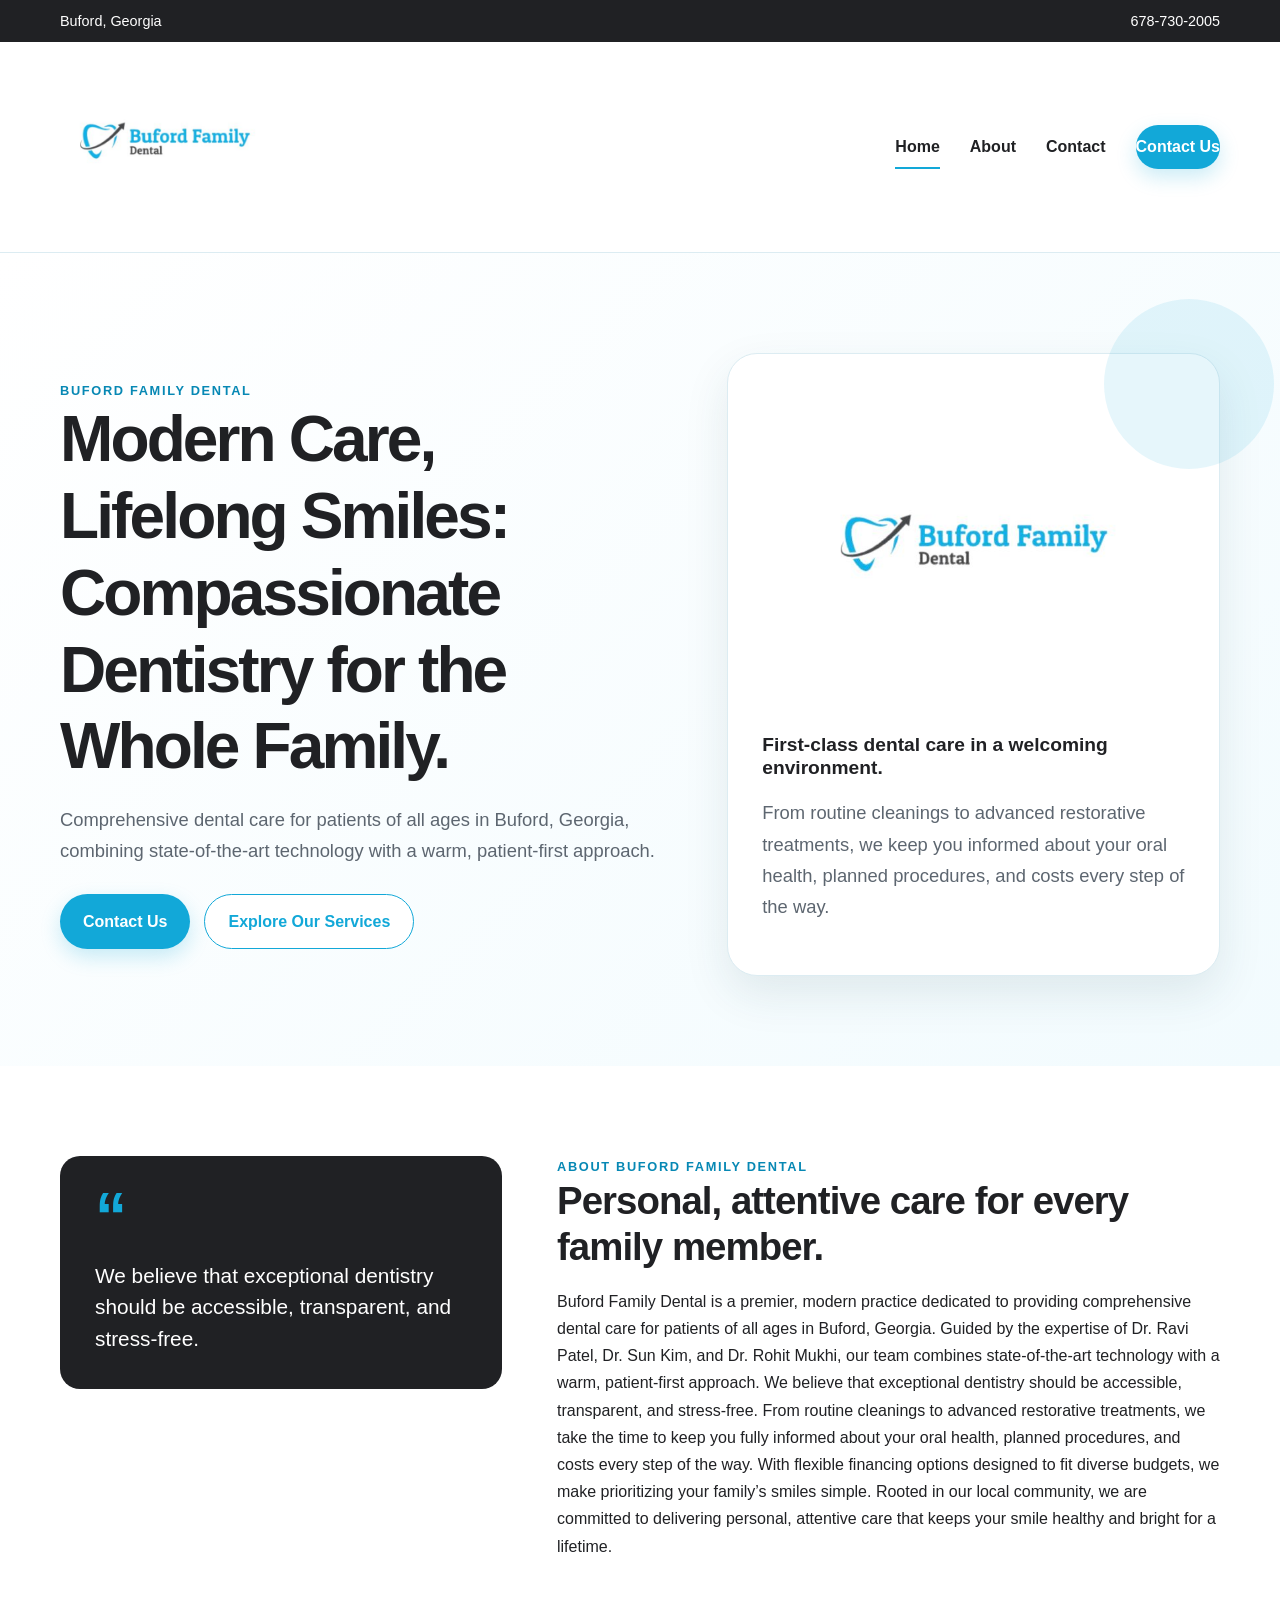
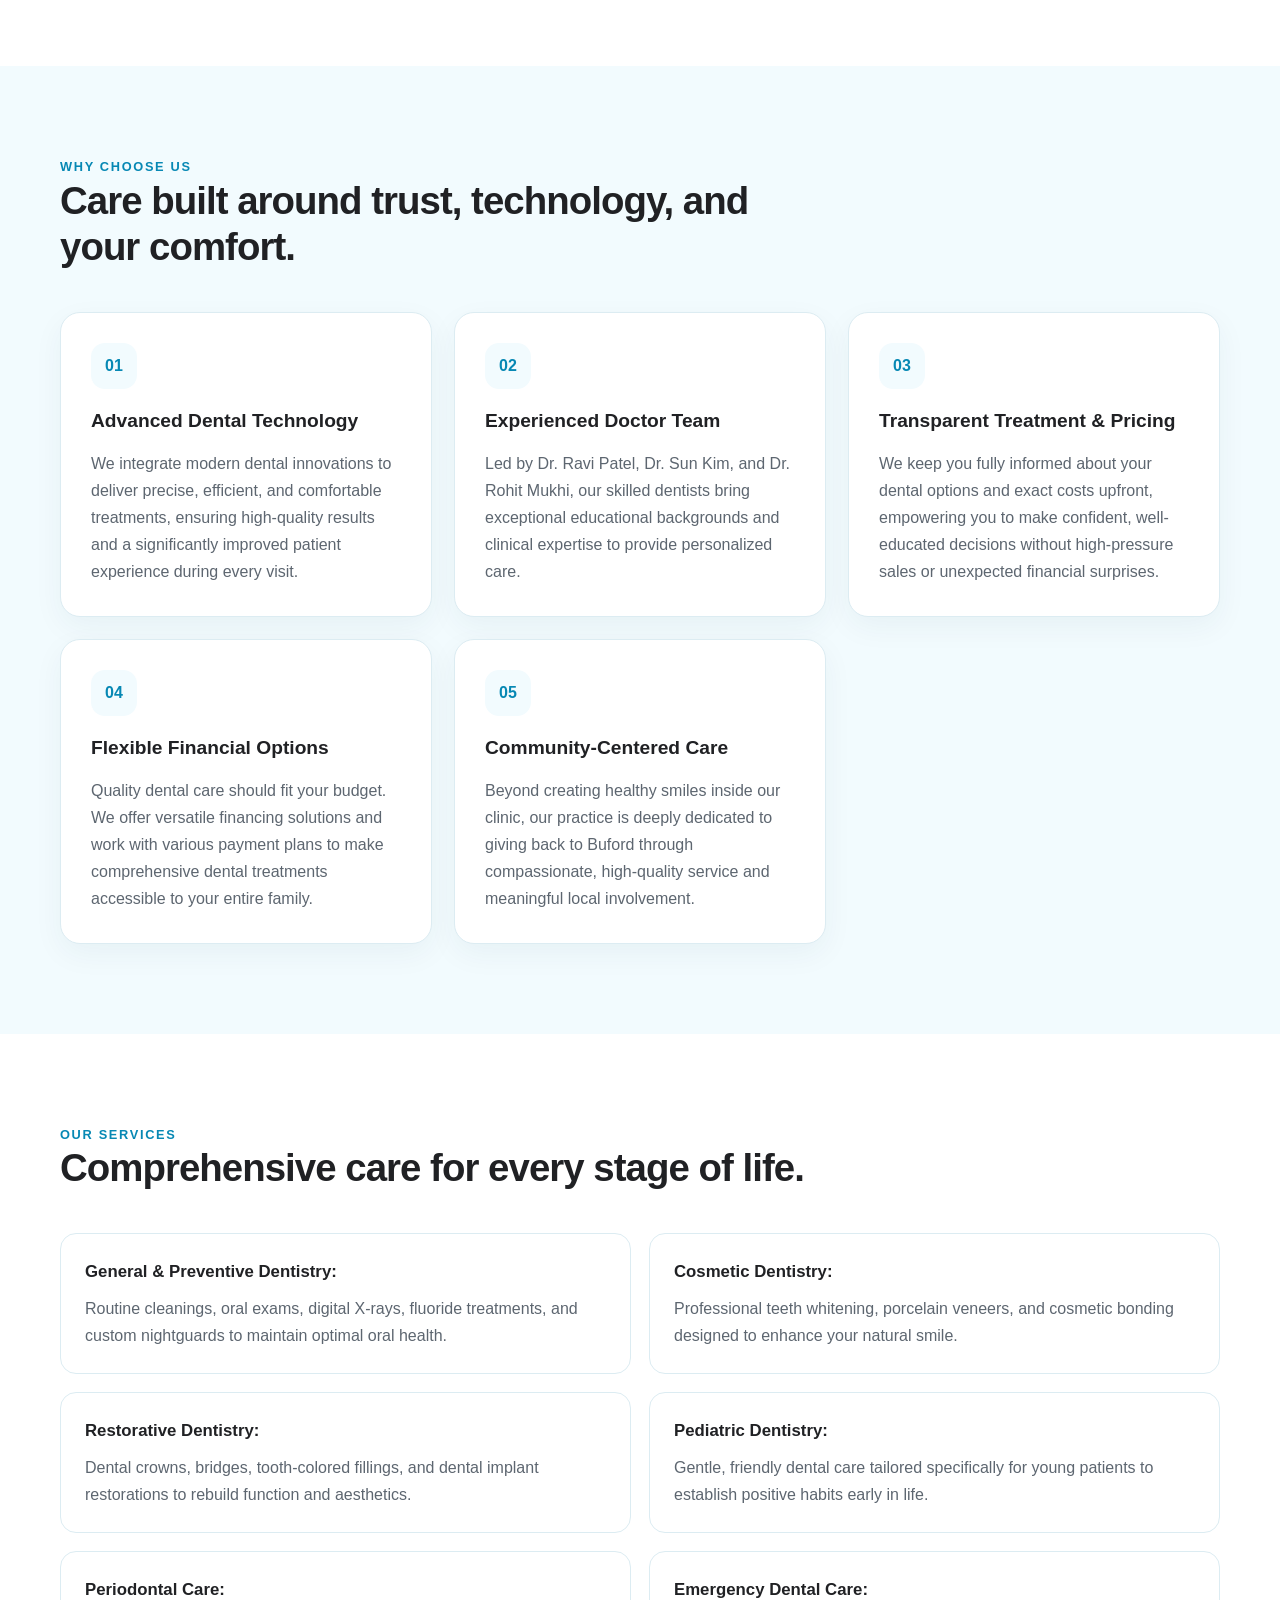
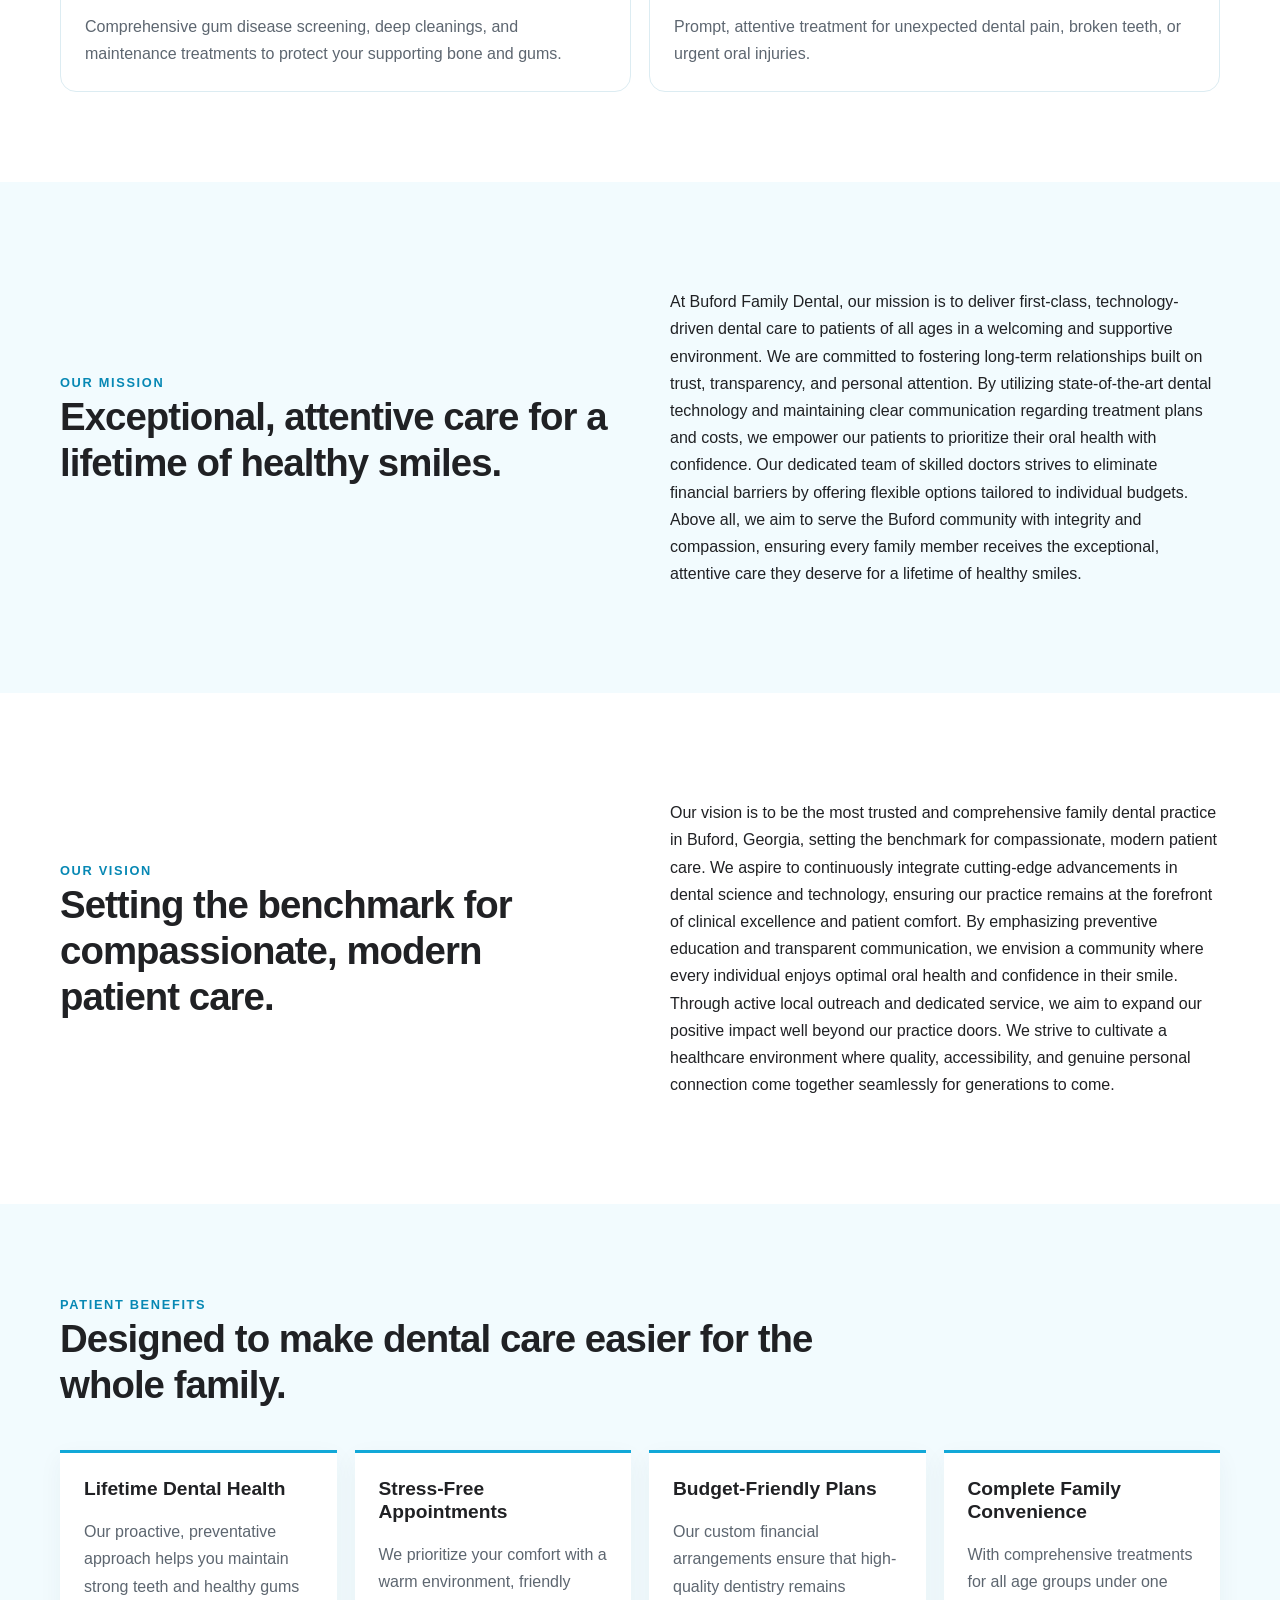
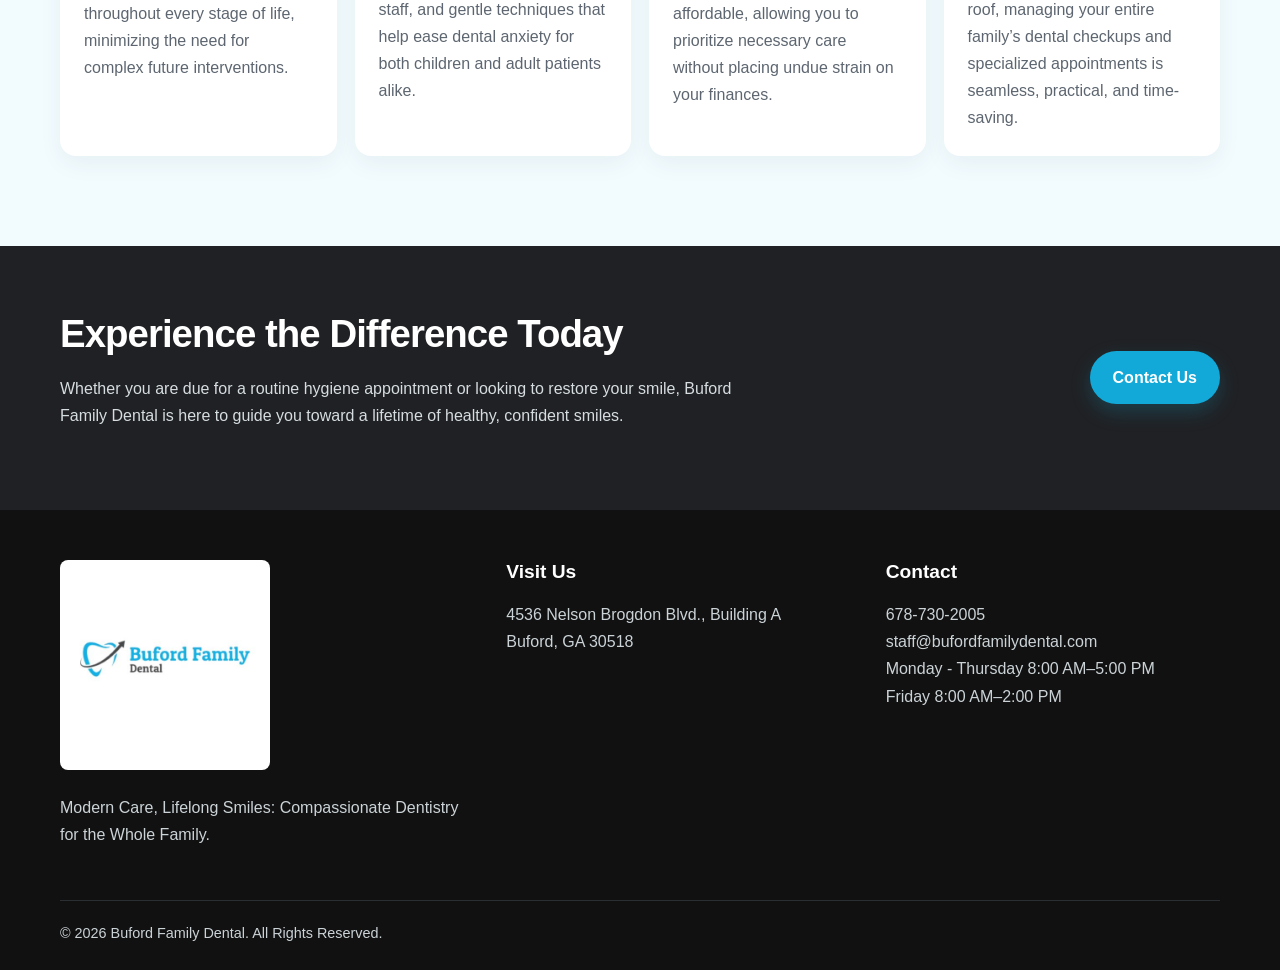
==== index.html @ ef37d80c "Add files via upload" ====
<!doctype html>
<html lang="en">
<head>
<meta charset="utf-8"><meta name="viewport" content="width=device-width,initial-scale=1">
<title>Buford Family Dental | Modern Care, Lifelong Smiles</title>
<meta name="description" content="Modern Care, Lifelong Smiles: Compassionate Dentistry for the Whole Family.">
<link rel="stylesheet" href="styles.css">
</head>
<body>
<div class="topbar"><div class="container topbar-inner"><span>Buford, Georgia</span><a href="tel:6787302005">678-730-2005</a></div></div>
<header class="header"><div class="container nav"><a class="logo" href="index.html"><img src="assets/Buford Family Dental.jpg" alt="Buford Family Dental"></a><nav class="nav-links"><a class="active" href="index.html">Home</a><a href="about.html">About</a><a href="contact.html">Contact</a><a class="btn btn-primary" href="contact.html">Contact Us</a></nav></div></header>
<main>
<section class="hero"><div class="container hero-grid"><div><div class="eyebrow">Buford Family Dental</div><h1>Modern Care, Lifelong Smiles: Compassionate Dentistry for the Whole Family.</h1><p>Comprehensive dental care for patients of all ages in Buford, Georgia, combining state-of-the-art technology with a warm, patient-first approach.</p><div class="hero-actions"><a class="btn btn-primary" href="contact.html">Contact Us</a><a class="btn btn-outline" href="#services">Explore Our Services</a></div></div><div class="hero-card"><img class="logo-large" src="assets/Buford Family Dental.jpg" alt="Buford Family Dental logo"><h3>First-class dental care in a welcoming environment.</h3><p>From routine cleanings to advanced restorative treatments, we keep you informed about your oral health, planned procedures, and costs every step of the way.</p></div></div></section>
<section class="section"><div class="container about-intro"><div class="quote-card"><div class="mark">“</div><p>We believe that exceptional dentistry should be accessible, transparent, and stress-free.</p></div><div><div class="eyebrow">About Buford Family Dental</div><h2>Personal, attentive care for every family member.</h2><p>Buford Family Dental is a premier, modern practice dedicated to providing comprehensive dental care for patients of all ages in Buford, Georgia. Guided by the expertise of Dr. Ravi Patel, Dr. Sun Kim, and Dr. Rohit Mukhi, our team combines state-of-the-art technology with a warm, patient-first approach. We believe that exceptional dentistry should be accessible, transparent, and stress-free. From routine cleanings to advanced restorative treatments, we take the time to keep you fully informed about your oral health, planned procedures, and costs every step of the way. With flexible financing options designed to fit diverse budgets, we make prioritizing your family’s smiles simple. Rooted in our local community, we are committed to delivering personal, attentive care that keeps your smile healthy and bright for a lifetime.</p></div></div></section>
<section class="section section-soft"><div class="container"><div class="section-head"><div class="eyebrow">Why Choose Us</div><h2>Care built around trust, technology, and your comfort.</h2></div><div class="cards">
<div class="card"><div class="card-icon">01</div><h3>Advanced Dental Technology</h3><p>We integrate modern dental innovations to deliver precise, efficient, and comfortable treatments, ensuring high-quality results and a significantly improved patient experience during every visit.</p></div>
<div class="card"><div class="card-icon">02</div><h3>Experienced Doctor Team</h3><p>Led by Dr. Ravi Patel, Dr. Sun Kim, and Dr. Rohit Mukhi, our skilled dentists bring exceptional educational backgrounds and clinical expertise to provide personalized care.</p></div>
<div class="card"><div class="card-icon">03</div><h3>Transparent Treatment &amp; Pricing</h3><p>We keep you fully informed about your dental options and exact costs upfront, empowering you to make confident, well-educated decisions without high-pressure sales or unexpected financial surprises.</p></div>
<div class="card"><div class="card-icon">04</div><h3>Flexible Financial Options</h3><p>Quality dental care should fit your budget. We offer versatile financing solutions and work with various payment plans to make comprehensive dental treatments accessible to your entire family.</p></div>
<div class="card"><div class="card-icon">05</div><h3>Community-Centered Care</h3><p>Beyond creating healthy smiles inside our clinic, our practice is deeply dedicated to giving back to Buford through compassionate, high-quality service and meaningful local involvement.</p></div>
</div></div></section>
<section class="section" id="services"><div class="container"><div class="section-head"><div class="eyebrow">Our Services</div><h2>Comprehensive care for every stage of life.</h2></div><div class="service-grid">
<div class="service"><strong>General &amp; Preventive Dentistry:</strong><p>Routine cleanings, oral exams, digital X-rays, fluoride treatments, and custom nightguards to maintain optimal oral health.</p></div>
<div class="service"><strong>Cosmetic Dentistry:</strong><p>Professional teeth whitening, porcelain veneers, and cosmetic bonding designed to enhance your natural smile.</p></div>
<div class="service"><strong>Restorative Dentistry:</strong><p>Dental crowns, bridges, tooth-colored fillings, and dental implant restorations to rebuild function and aesthetics.</p></div>
<div class="service"><strong>Pediatric Dentistry:</strong><p>Gentle, friendly dental care tailored specifically for young patients to establish positive habits early in life.</p></div>
<div class="service"><strong>Periodontal Care:</strong><p>Comprehensive gum disease screening, deep cleanings, and maintenance treatments to protect your supporting bone and gums.</p></div>
<div class="service"><strong>Emergency Dental Care:</strong><p>Prompt, attentive treatment for unexpected dental pain, broken teeth, or urgent oral injuries.</p></div>
</div></div></section>
<section class="section section-soft"><div class="container split"><div><div class="eyebrow">Our Mission</div><h2>Exceptional, attentive care for a lifetime of healthy smiles.</h2></div><div><p>At Buford Family Dental, our mission is to deliver first-class, technology-driven dental care to patients of all ages in a welcoming and supportive environment. We are committed to fostering long-term relationships built on trust, transparency, and personal attention. By utilizing state-of-the-art dental technology and maintaining clear communication regarding treatment plans and costs, we empower our patients to prioritize their oral health with confidence. Our dedicated team of skilled doctors strives to eliminate financial barriers by offering flexible options tailored to individual budgets. Above all, we aim to serve the Buford community with integrity and compassion, ensuring every family member receives the exceptional, attentive care they deserve for a lifetime of healthy smiles.</p></div></div></section>
<section class="section"><div class="container split"><div><div class="eyebrow">Our Vision</div><h2>Setting the benchmark for compassionate, modern patient care.</h2></div><div><p>Our vision is to be the most trusted and comprehensive family dental practice in Buford, Georgia, setting the benchmark for compassionate, modern patient care. We aspire to continuously integrate cutting-edge advancements in dental science and technology, ensuring our practice remains at the forefront of clinical excellence and patient comfort. By emphasizing preventive education and transparent communication, we envision a community where every individual enjoys optimal oral health and confidence in their smile. Through active local outreach and dedicated service, we aim to expand our positive impact well beyond our practice doors. We strive to cultivate a healthcare environment where quality, accessibility, and genuine personal connection come together seamlessly for generations to come.</p></div></div></section>
<section class="section section-soft"><div class="container"><div class="section-head"><div class="eyebrow">Patient Benefits</div><h2>Designed to make dental care easier for the whole family.</h2></div><div class="benefit-grid">
<div class="benefit"><h3>Lifetime Dental Health</h3><p>Our proactive, preventative approach helps you maintain strong teeth and healthy gums throughout every stage of life, minimizing the need for complex future interventions.</p></div>
<div class="benefit"><h3>Stress-Free Appointments</h3><p>We prioritize your comfort with a warm environment, friendly staff, and gentle techniques that help ease dental anxiety for both children and adult patients alike.</p></div>
<div class="benefit"><h3>Budget-Friendly Plans</h3><p>Our custom financial arrangements ensure that high-quality dentistry remains affordable, allowing you to prioritize necessary care without placing undue strain on your finances.</p></div>
<div class="benefit"><h3>Complete Family Convenience</h3><p>With comprehensive treatments for all age groups under one roof, managing your entire family’s dental checkups and specialized appointments is seamless, practical, and time-saving.</p></div>
</div></div></section>
<section class="cta"><div class="container cta-row"><div><h2>Experience the Difference Today</h2><p>Whether you are due for a routine hygiene appointment or looking to restore your smile, Buford Family Dental is here to guide you toward a lifetime of healthy, confident smiles.</p></div><a class="btn btn-primary" href="contact.html">Contact Us</a></div></section>
</main>
<footer class="footer"><div class="container footer-grid"><div><img src="assets/Buford Family Dental.jpg" alt="Buford Family Dental" style="width:210px;background:#fff;border-radius:8px"><p>Modern Care, Lifelong Smiles: Compassionate Dentistry for the Whole Family.</p></div><div><h3>Visit Us</h3><p>4536 Nelson Brogdon Blvd., Building A<br>Buford, GA 30518</p></div><div><h3>Contact</h3><p><a href="tel:6787302005">678-730-2005</a><br><a href="mailto:staff@bufordfamilydental.com">staff@bufordfamilydental.com</a><br>Monday - Thursday 8:00 AM–5:00 PM<br>Friday 8:00 AM–2:00 PM</p></div></div><div class="container footer-bottom">© 2026 Buford Family Dental. All Rights Reserved.</div></footer>
</body></html>
---- styles.css ----
:root{
  --primary:#12a8d8;
  --primary-dark:#0788b4;
  --ink:#202124;
  --muted:#5d6670;
  --soft:#f2fbfe;
  --line:#dcecf2;
  --white:#fff;
  --shadow:0 18px 45px rgba(25,64,79,.10);
  --radius:20px;
}
*{box-sizing:border-box}
html{scroll-behavior:smooth}
body{margin:0;font-family:Inter,Arial,Helvetica,sans-serif;color:var(--ink);background:#fff;line-height:1.7}
a{color:inherit;text-decoration:none}
.container{width:min(1160px,92%);margin:auto}
.topbar{background:var(--ink);color:#fff;font-size:.9rem}
.topbar-inner{min-height:42px;display:flex;align-items:center;justify-content:space-between;gap:20px}
.topbar a{color:#fff}
.header{position:sticky;top:0;z-index:20;background:rgba(255,255,255,.96);backdrop-filter:blur(12px);border-bottom:1px solid var(--line)}
.nav{min-height:88px;display:flex;align-items:center;justify-content:space-between;gap:30px}
.logo{display:flex;align-items:center;max-width:260px}
.logo img{width:210px;height:auto;display:block}
.nav-links{display:flex;align-items:center;gap:30px;font-weight:700}
.nav-links a{position:relative;padding:8px 0}
.nav-links a:after{content:"";position:absolute;left:0;bottom:0;width:0;height:2px;background:var(--primary);transition:.25s}
.nav-links a:hover:after,.nav-links a.active:after{width:100%}
.btn{display:inline-flex;align-items:center;justify-content:center;border:0;border-radius:999px;padding:13px 23px;font-weight:800;cursor:pointer;transition:.2s;gap:8px}
.btn-primary{background:var(--primary);color:#fff;box-shadow:0 8px 20px rgba(18,168,216,.22)}
.btn-primary:hover{background:var(--primary-dark);transform:translateY(-1px)}
.btn-outline{border:1px solid var(--primary);color:var(--primary);background:#fff}
.btn-outline:hover{background:var(--soft)}
.hero{padding:100px 0 90px;background:linear-gradient(135deg,#fff 0%,var(--soft) 100%);overflow:hidden}
.hero-grid{display:grid;grid-template-columns:1.1fr .9fr;gap:65px;align-items:center}
.eyebrow{text-transform:uppercase;letter-spacing:.13em;color:var(--primary-dark);font-weight:900;font-size:.8rem}
h1,h2,h3{line-height:1.2;margin:0 0 18px}
h1{font-size:clamp(2.6rem,5vw,4.7rem);letter-spacing:-.045em}
h2{font-size:clamp(2rem,3vw,3rem);letter-spacing:-.025em}
h3{font-size:1.2rem}
.hero p{font-size:1.15rem;color:var(--muted);max-width:680px}
.hero-actions{display:flex;gap:14px;flex-wrap:wrap;margin-top:28px}
.hero-card{background:#fff;border:1px solid var(--line);border-radius:30px;padding:34px;box-shadow:var(--shadow);position:relative}
.hero-card:before{content:"";position:absolute;width:170px;height:170px;border-radius:50%;background:rgba(18,168,216,.10);right:-55px;top:-55px}
.logo-large{width:100%;max-width:330px;display:block;margin:0 auto 15px}
.section{padding:90px 0}
.section-soft{background:var(--soft)}
.section-head{max-width:760px;margin-bottom:42px}
.section-head p{color:var(--muted);font-size:1.05rem}
.about-intro{display:grid;grid-template-columns:.8fr 1.2fr;gap:55px;align-items:start}
.quote-card{background:var(--ink);color:#fff;padding:35px;border-radius:var(--radius);position:sticky;top:120px}
.quote-card .mark{color:var(--primary);font-size:4rem;line-height:.8;font-weight:900}
.quote-card p{font-size:1.3rem;line-height:1.5;margin:18px 0 0}
.cards{display:grid;grid-template-columns:repeat(3,1fr);gap:22px}
.card{padding:30px;background:#fff;border:1px solid var(--line);border-radius:var(--radius);box-shadow:0 10px 30px rgba(25,64,79,.05)}
.card-icon{width:46px;height:46px;border-radius:14px;background:var(--soft);color:var(--primary-dark);display:grid;place-items:center;font-weight:900;margin-bottom:20px}
.card p,.service p,.benefit p{color:var(--muted);margin:0}
.service-grid{display:grid;grid-template-columns:repeat(2,1fr);gap:18px}
.service{padding:24px;border:1px solid var(--line);border-radius:16px;background:#fff}
.service strong{display:block;font-size:1.05rem;margin-bottom:8px}
.benefit-grid{display:grid;grid-template-columns:repeat(4,1fr);gap:18px}
.benefit{padding:24px;border-top:3px solid var(--primary);background:#fff;border-radius:0 0 16px 16px;box-shadow:0 8px 25px rgba(25,64,79,.05)}
.split{display:grid;grid-template-columns:1fr 1fr;gap:60px;align-items:center}
.check-list{padding:0;margin:25px 0 0;list-style:none}.check-list li{margin:13px 0;padding-left:28px;position:relative}.check-list li:before{content:"✓";position:absolute;left:0;color:var(--primary);font-weight:900}
.page-hero{padding:75px 0;background:linear-gradient(135deg,var(--soft),#fff);border-bottom:1px solid var(--line)}
.page-hero p{max-width:760px;color:var(--muted);font-size:1.1rem}
.content{max-width:850px}.content p{color:#4e5862}.content h2{margin-top:48px}.content h3{margin-top:35px}
.contact-grid{display:grid;grid-template-columns:.8fr 1.2fr;gap:35px}
.contact-card{padding:32px;background:#fff;border:1px solid var(--line);border-radius:var(--radius);box-shadow:var(--shadow)}
.contact-item{padding:18px 0;border-bottom:1px solid var(--line)}.contact-item:last-child{border-bottom:0}.contact-item strong{display:block;color:var(--primary-dark);margin-bottom:3px}
.map{min-height:460px;border:0;width:100%;border-radius:var(--radius);box-shadow:var(--shadow)}
.cta{padding:65px 0;background:var(--ink);color:#fff}.cta p{color:#d6dde1;max-width:700px}.cta-row{display:flex;justify-content:space-between;gap:25px;align-items:center}
.footer{background:#111;color:#cbd3d7;padding:50px 0 25px}.footer-grid{display:grid;grid-template-columns:1.2fr 1fr 1fr;gap:45px}.footer h3{color:#fff}.footer a:hover{color:#fff}.footer-bottom{border-top:1px solid #2a2f32;margin-top:35px;padding-top:20px;font-size:.9rem}
@media(max-width:900px){.hero-grid,.about-intro,.split,.contact-grid{grid-template-columns:1fr}.cards{grid-template-columns:repeat(2,1fr)}.benefit-grid{grid-template-columns:repeat(2,1fr)}.quote-card{position:static}.nav-links{gap:15px}.nav .btn{display:none}}
@media(max-width:650px){.topbar-inner{justify-content:center}.topbar-inner span:first-child{display:none}.nav{min-height:74px}.logo img{width:175px}.nav-links{font-size:.88rem;gap:12px}.nav-links a:nth-child(3){display:none}.hero{padding:65px 0}.section{padding:65px 0}.cards,.benefit-grid,.service-grid{grid-template-columns:1fr}.hero-actions,.cta-row{flex-direction:column;align-items:flex-start}.footer-grid{grid-template-columns:1fr}.page-hero{padding:55px 0}}
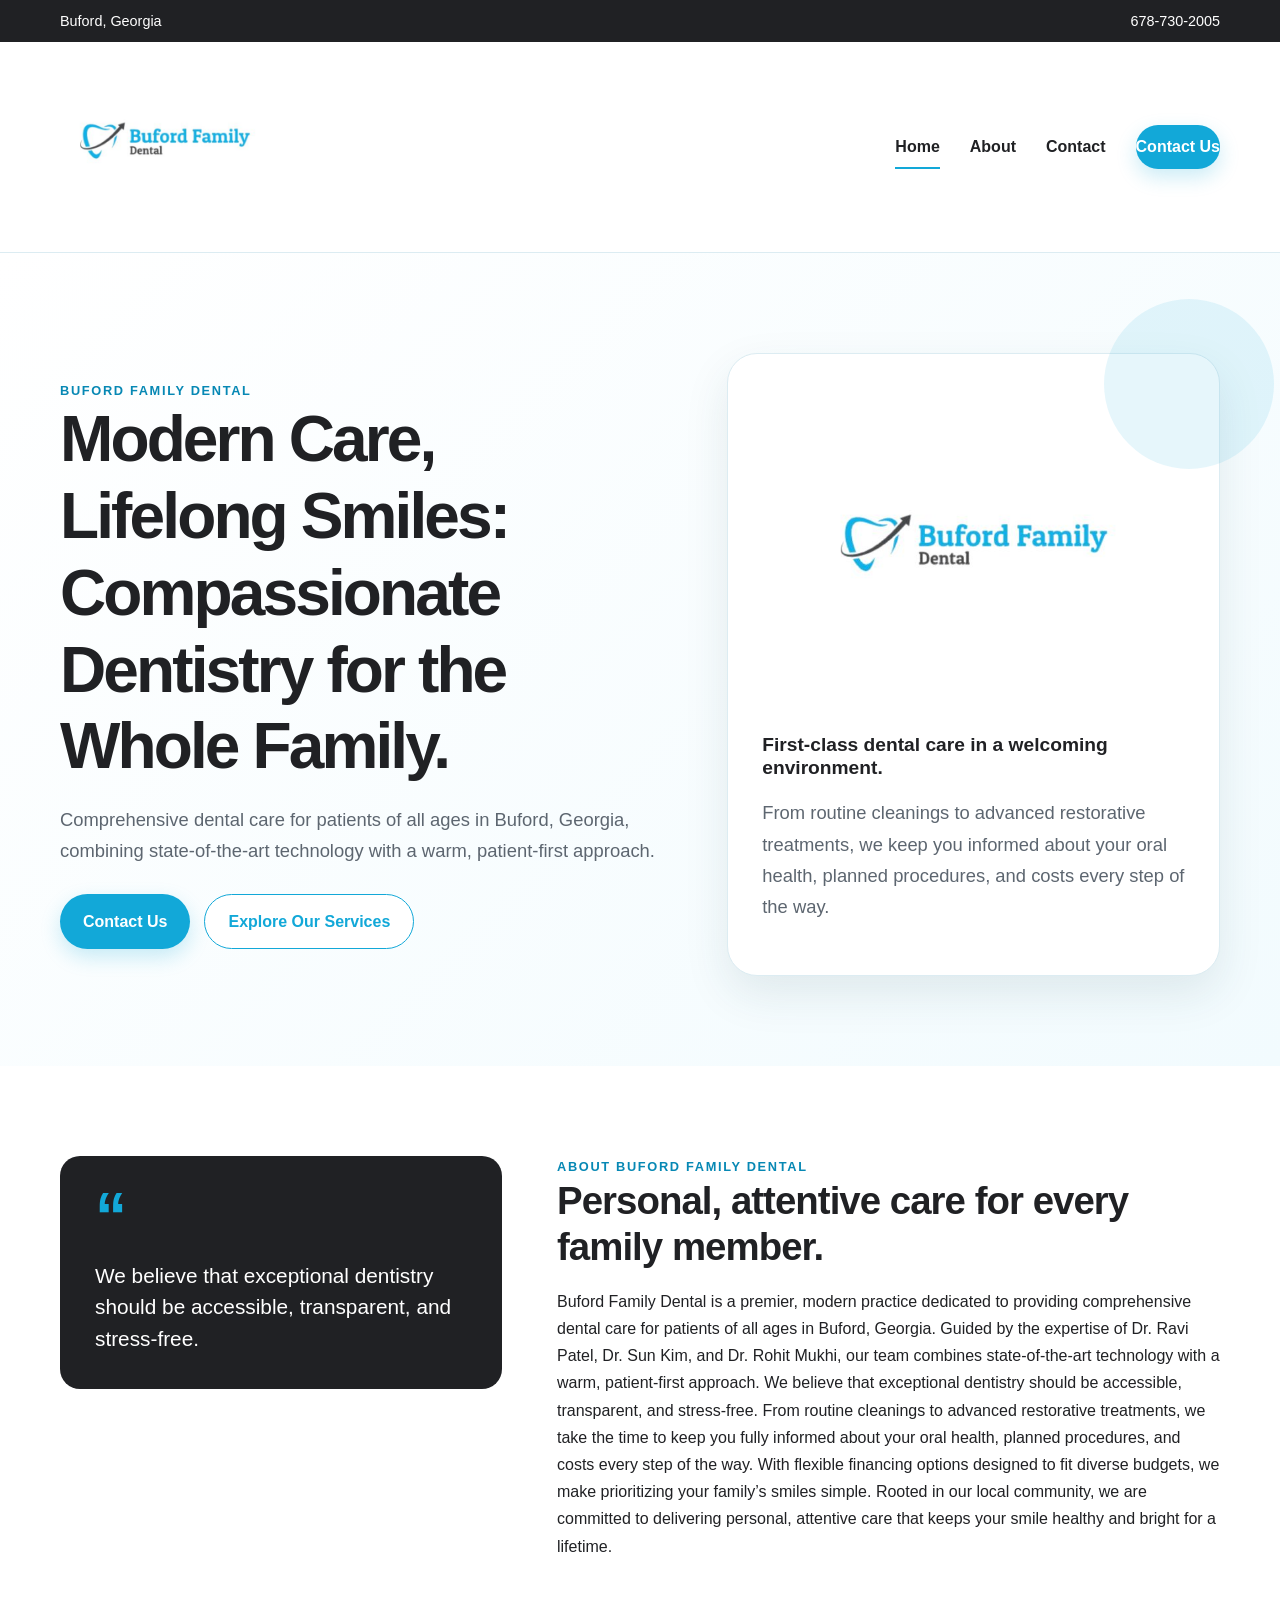
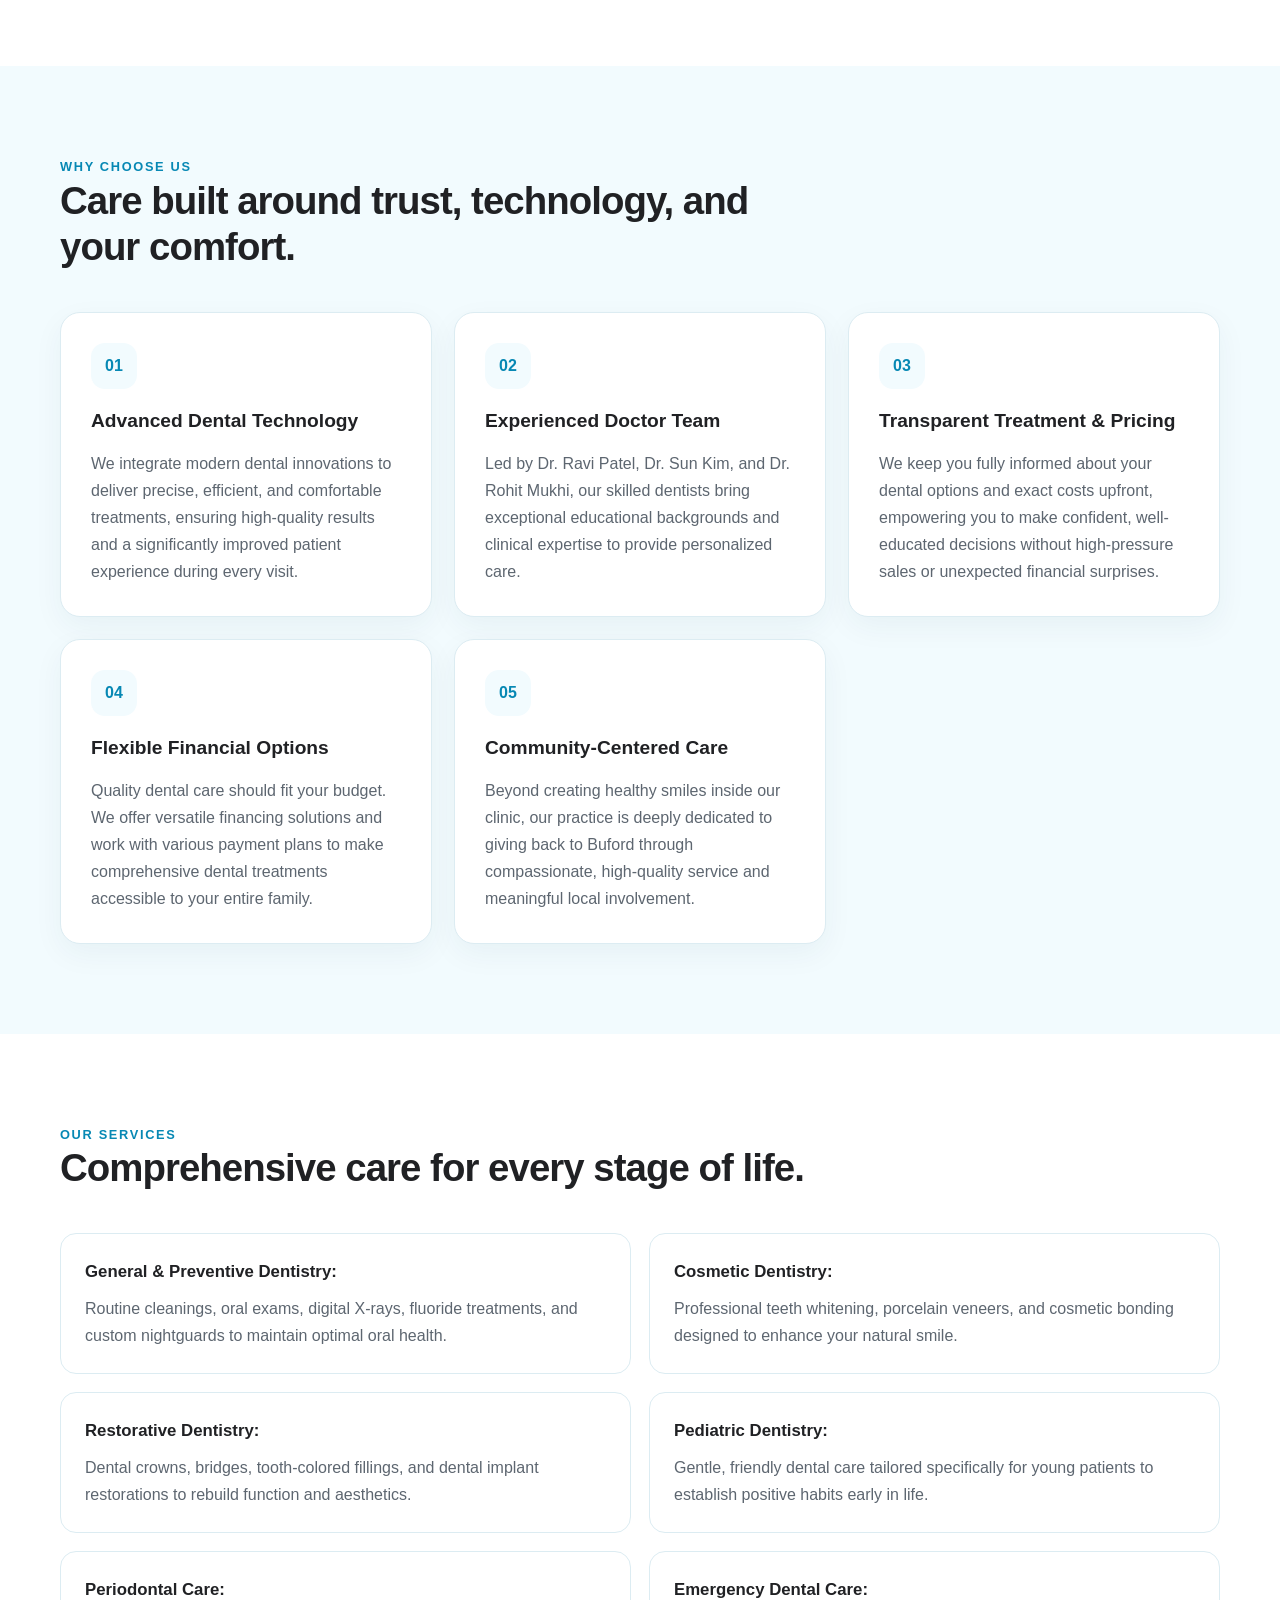
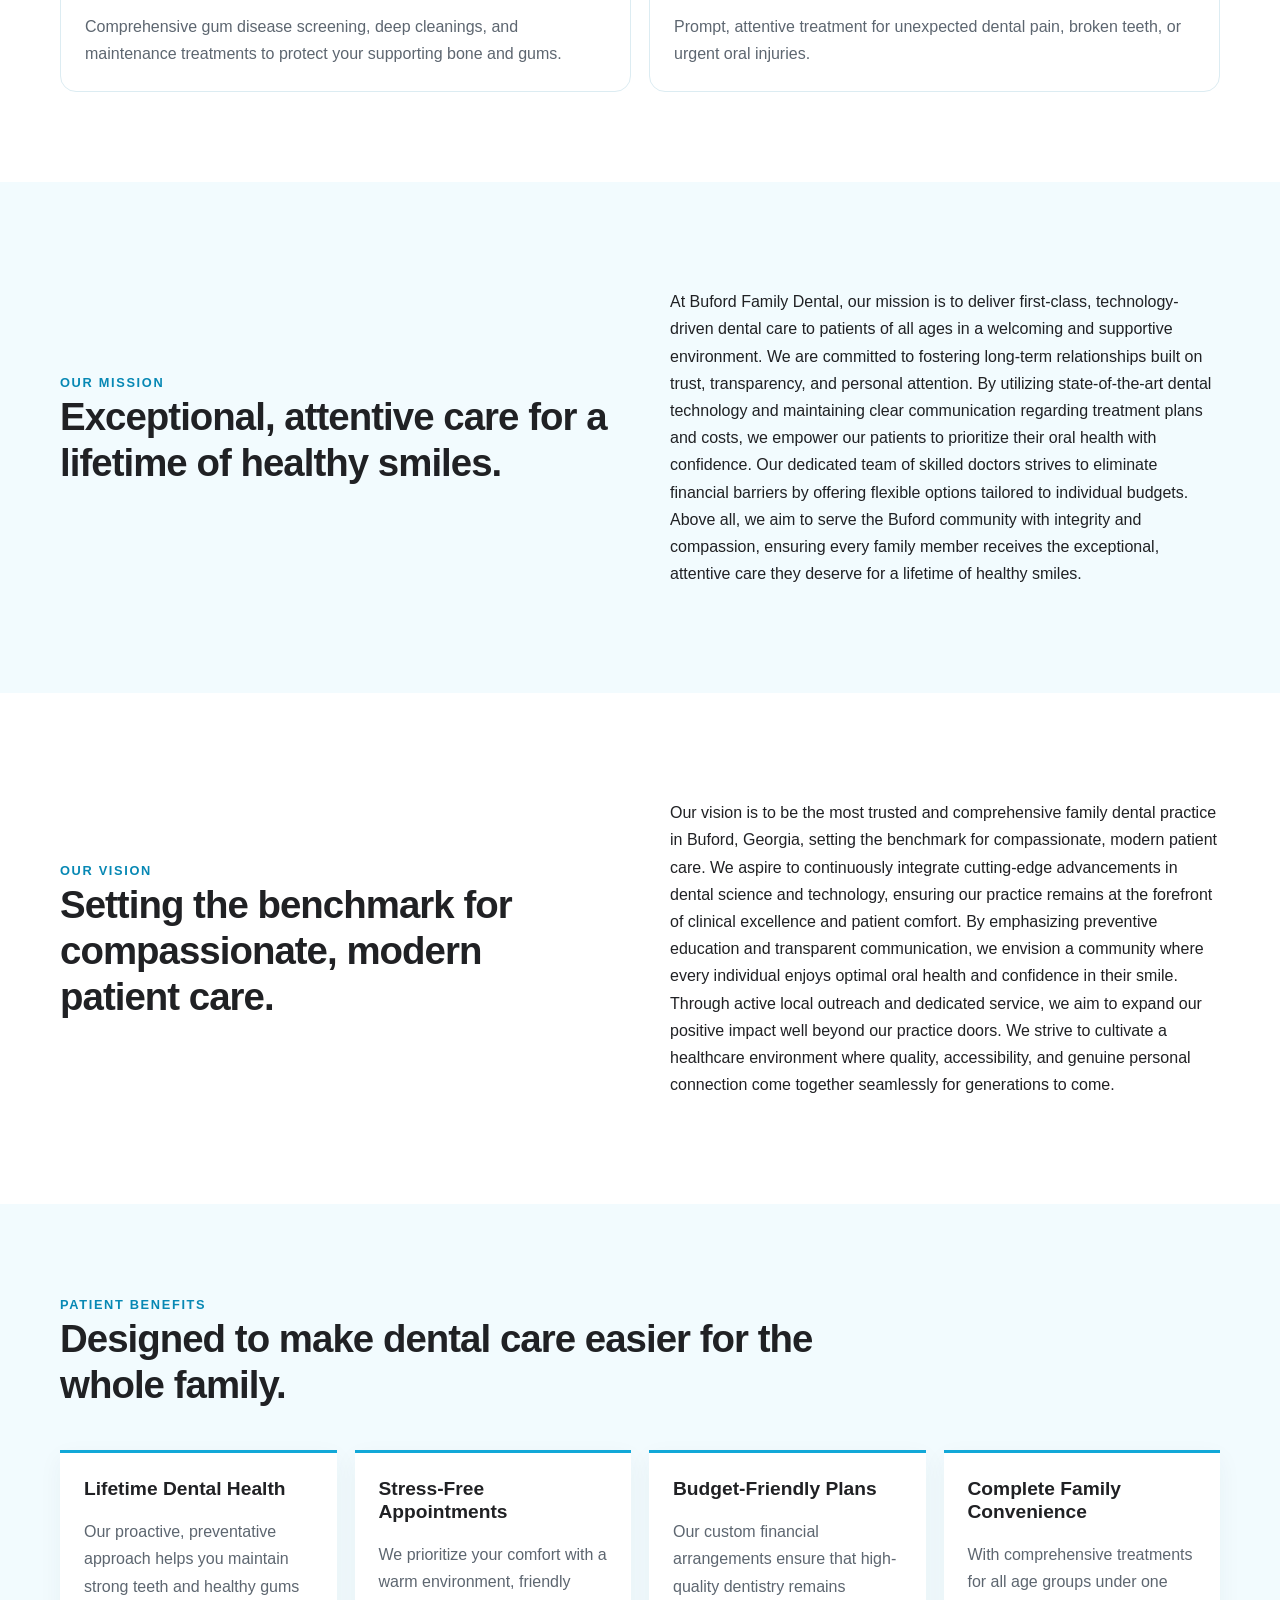
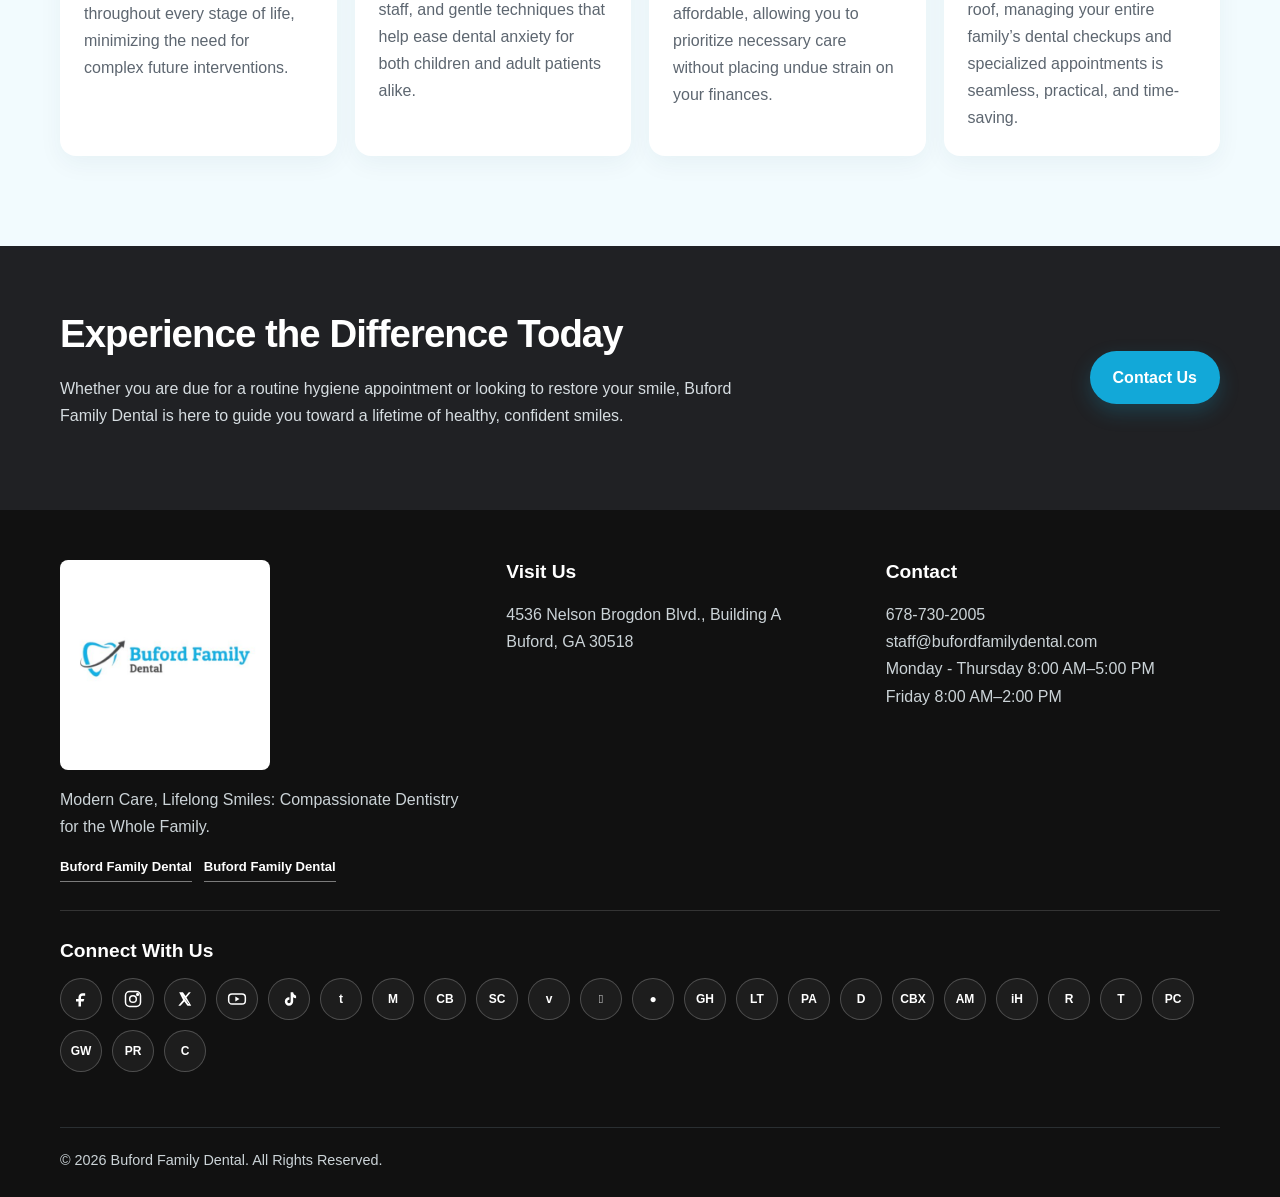
==== commit 8e9bc07c: "Add files via upload" ====
--- a/index.html
+++ b/index.html
@@ -37,5 +37,46 @@
 </div></div></section>
 <section class="cta"><div class="container cta-row"><div><h2>Experience the Difference Today</h2><p>Whether you are due for a routine hygiene appointment or looking to restore your smile, Buford Family Dental is here to guide you toward a lifetime of healthy, confident smiles.</p></div><a class="btn btn-primary" href="contact.html">Contact Us</a></div></section>
 </main>
-<footer class="footer"><div class="container footer-grid"><div><img src="assets/Buford Family Dental.jpg" alt="Buford Family Dental" style="width:210px;background:#fff;border-radius:8px"><p>Modern Care, Lifelong Smiles: Compassionate Dentistry for the Whole Family.</p></div><div><h3>Visit Us</h3><p>4536 Nelson Brogdon Blvd., Building A<br>Buford, GA 30518</p></div><div><h3>Contact</h3><p><a href="tel:6787302005">678-730-2005</a><br><a href="mailto:staff@bufordfamilydental.com">staff@bufordfamilydental.com</a><br>Monday - Thursday 8:00 AM–5:00 PM<br>Friday 8:00 AM–2:00 PM</p></div></div><div class="container footer-bottom">© 2026 Buford Family Dental. All Rights Reserved.</div></footer>
+<footer class="footer">
+<div class="container footer-grid">
+  <div class="footer-brand">
+    <a href="https://github.com/bufordfamilydental" target="_blank" rel="noopener" aria-label="Buford Family Dental on GitHub"><img src="assets/Buford Family Dental.jpg" alt="Buford Family Dental" class="footer-logo"></a>
+    <p>Modern Care, Lifelong Smiles: Compassionate Dentistry for the Whole Family.</p>
+    <div class="brand-links"><a href="https://github.com/bufordfamilydental" target="_blank" rel="noopener">Buford Family Dental</a><a href="https://linktr.ee/bufordfamilydental" target="_blank" rel="noopener">Buford Family Dental</a></div>
+  </div>
+  <div><h3>Visit Us</h3><p>4536 Nelson Brogdon Blvd., Building A<br>Buford, GA 30518</p></div>
+  <div><h3>Contact</h3><p><a href="tel:6787302005">678-730-2005</a><br><a href="mailto:staff@bufordfamilydental.com">staff@bufordfamilydental.com</a><br>Monday - Thursday 8:00 AM–5:00 PM<br>Friday 8:00 AM–2:00 PM</p></div>
+</div>
+<div class="container social-area">
+  <h3>Connect With Us</h3>
+  <div class="social-links">
+    <a href="https://www.facebook.com/BufordFamilyDental" target="_blank" rel="noopener" aria-label="Facebook" title="Facebook"><svg viewBox="0 0 24 24" aria-hidden="true"><path d="M14 8h3V5h-3c-3 0-5 2-5 5v2H6v3h3v6h3v-6h3l1-3h-4v-2c0-1 .4-2 2-2Z"/></svg></a>
+    <a href="https://www.instagram.com/bufordfamilydental/" target="_blank" rel="noopener" aria-label="Instagram" title="Instagram"><svg viewBox="0 0 24 24" aria-hidden="true"><rect x="3" y="3" width="18" height="18" rx="5"/><circle cx="12" cy="12" r="4"/><circle cx="17.5" cy="6.5" r="1"/></svg></a>
+    <a href="https://x.com/bufordfamilydds" target="_blank" rel="noopener" aria-label="X" title="X"><svg viewBox="0 0 24 24" aria-hidden="true"><path d="M5 4h4.5l3.2 4.5L16.5 4H19l-5.2 6.1L19.5 20H15l-3.8-5.1L6.5 20H4l5.7-6.7L5 4Zm3.1 2 7.9 12h.8L8 6h.1Z"/></svg></a>
+    <a href="https://www.youtube.com/@bufordfamilydental867" target="_blank" rel="noopener" aria-label="YouTube" title="YouTube"><svg viewBox="0 0 24 24" aria-hidden="true"><rect x="2" y="6" width="20" height="12" rx="4"/><path d="m10 9 5 3-5 3V9Z"/></svg></a>
+    <a href="https://www.tiktok.com/@buford.family.dental?_t=8iYwfQRMQAj&_r=1" target="_blank" rel="noopener" aria-label="TikTok" title="TikTok"><svg viewBox="0 0 24 24" aria-hidden="true"><path d="M14 4h3c.3 2 1.5 3.5 3.5 4v3c-1.3-.1-2.5-.5-3.5-1.2V15a5 5 0 1 1-5-5h.5v3H12a2 2 0 1 0 2 2V4Z"/></svg></a>
+    <a href="https://bufordfamilydental.tumblr.com/" target="_blank" rel="noopener" aria-label="Tumblr" title="Tumblr"><span>t</span></a>
+    <a href="https://medium.com/@buforddental11/about" target="_blank" rel="noopener" aria-label="Medium" title="Medium"><span>M</span></a>
+    <a href="https://www.crunchbase.com/organization/buford-family-dental-3fd0" target="_blank" rel="noopener" aria-label="Crunchbase" title="Crunchbase"><span>CB</span></a>
+    <a href="https://soundcloud.com/buford-family-dental" target="_blank" rel="noopener" aria-label="SoundCloud" title="SoundCloud"><span>SC</span></a>
+    <a href="https://vimeo.com/bufordfamilydental" target="_blank" rel="noopener" aria-label="Vimeo" title="Vimeo"><span>v</span></a>
+    <a href="https://podcasts.apple.com/us/podcast/id6796628203" target="_blank" rel="noopener" aria-label="Apple Podcasts" title="Apple Podcasts"><span></span></a>
+    <a href="https://open.spotify.com/show/033YVxmJT6SShnfQ3O5tA9" target="_blank" rel="noopener" aria-label="Spotify" title="Spotify"><span>●</span></a>
+    <a href="https://github.com/bufordfamilydental" target="_blank" rel="noopener" aria-label="GitHub" title="GitHub"><span>GH</span></a>
+    <a href="https://linktr.ee/bufordfamilydental" target="_blank" rel="noopener" aria-label="Linktree" title="Linktree"><span>LT</span></a>
+    <a href="https://podcastaddict.com/podcast/buford-family-dental/7123782" target="_blank" rel="noopener" aria-label="Podcast Addict" title="Podcast Addict"><span>PA</span></a>
+    <a href="https://www.deezer.com/show/1003446042" target="_blank" rel="noopener" aria-label="Deezer" title="Deezer"><span>D</span></a>
+    <a href="https://castbox.fm/channel/id7341001" target="_blank" rel="noopener" aria-label="Castbox" title="Castbox"><span>CBX</span></a>
+    <a href="https://music.amazon.com/podcasts/ca9a9056-f583-49a9-871e-95a86dad98af" target="_blank" rel="noopener" aria-label="Amazon Music" title="Amazon Music"><span>AM</span></a>
+    <a href="https://iheart.com/podcast/339982386" target="_blank" rel="noopener" aria-label="iHeart" title="iHeart"><span>iH</span></a>
+    <a href="https://rephonic.com/podcasts/buford-family-dental" target="_blank" rel="noopener" aria-label="Rephonic" title="Rephonic"><span>R</span></a>
+    <a href="https://tunein.com/radio/p4786897/" target="_blank" rel="noopener" aria-label="TuneIn" title="TuneIn"><span>T</span></a>
+    <a href="https://pocketcasts.com/podcast/buford-family-dental/5ace9ea0-73df-013f-aeb1-0e76ff9c8f21" target="_blank" rel="noopener" aria-label="Pocket Casts" title="Pocket Casts"><span>PC</span></a>
+    <a href="https://www.gweb.com/author/bufordfamilydental/" target="_blank" rel="noopener" aria-label="GWeb" title="GWeb"><span>GW</span></a>
+    <a href="https://www.prlog.org/13162543-buford-family-dental-focuses-on-patient-education-ahead-of-implant-procedures.html" target="_blank" rel="noopener" aria-label="PRLog" title="PRLog"><span>PR</span></a>
+    <a href="https://carrd.com/" target="_blank" rel="noopener" aria-label="Carrd" title="Carrd"><span>C</span></a>
+  </div>
+</div>
+<div class="container footer-bottom">© 2026 Buford Family Dental. All Rights Reserved.</div>
+</footer>
 </body></html>
--- a/styles.css
+++ b/styles.css
@@ -72,3 +72,18 @@
 .footer{background:#111;color:#cbd3d7;padding:50px 0 25px}.footer-grid{display:grid;grid-template-columns:1.2fr 1fr 1fr;gap:45px}.footer h3{color:#fff}.footer a:hover{color:#fff}.footer-bottom{border-top:1px solid #2a2f32;margin-top:35px;padding-top:20px;font-size:.9rem}
 @media(max-width:900px){.hero-grid,.about-intro,.split,.contact-grid{grid-template-columns:1fr}.cards{grid-template-columns:repeat(2,1fr)}.benefit-grid{grid-template-columns:repeat(2,1fr)}.quote-card{position:static}.nav-links{gap:15px}.nav .btn{display:none}}
 @media(max-width:650px){.topbar-inner{justify-content:center}.topbar-inner span:first-child{display:none}.nav{min-height:74px}.logo img{width:175px}.nav-links{font-size:.88rem;gap:12px}.nav-links a:nth-child(3){display:none}.hero{padding:65px 0}.section{padding:65px 0}.cards,.benefit-grid,.service-grid{grid-template-columns:1fr}.hero-actions,.cta-row{flex-direction:column;align-items:flex-start}.footer-grid{grid-template-columns:1fr}.page-hero{padding:55px 0}}
+
+
+/* Social footer */
+.footer-brand .footer-logo{width:210px;background:#fff;border-radius:8px;display:block;margin-bottom:16px}
+.brand-links{display:flex;gap:12px;flex-wrap:wrap;margin-top:14px}
+.brand-links a{font-size:.82rem;font-weight:700;color:#fff;text-decoration:none;border-bottom:1px solid rgba(255,255,255,.45);padding-bottom:2px}
+.brand-links a:hover{border-color:#fff}
+.social-area{padding:28px 0 20px;border-top:1px solid rgba(255,255,255,.15);margin-top:28px}
+.social-area h3{margin:0 0 16px}
+.social-links{display:flex;flex-wrap:wrap;gap:10px}
+.social-links a{width:42px;height:42px;border:1px solid rgba(255,255,255,.22);border-radius:50%;display:inline-flex;align-items:center;justify-content:center;color:#fff;text-decoration:none;font-weight:800;font-size:12px;transition:.2s ease;background:rgba(255,255,255,.05)}
+.social-links a:hover{transform:translateY(-2px);background:rgba(255,255,255,.14);border-color:rgba(255,255,255,.5)}
+.social-links svg{width:20px;height:20px;fill:none;stroke:currentColor;stroke-width:1.8;stroke-linecap:round;stroke-linejoin:round}
+.social-links svg path{fill:currentColor;stroke:none}
+@media(max-width:700px){.social-links{gap:8px}.social-links a{width:38px;height:38px}.footer-brand .footer-logo{width:180px}}
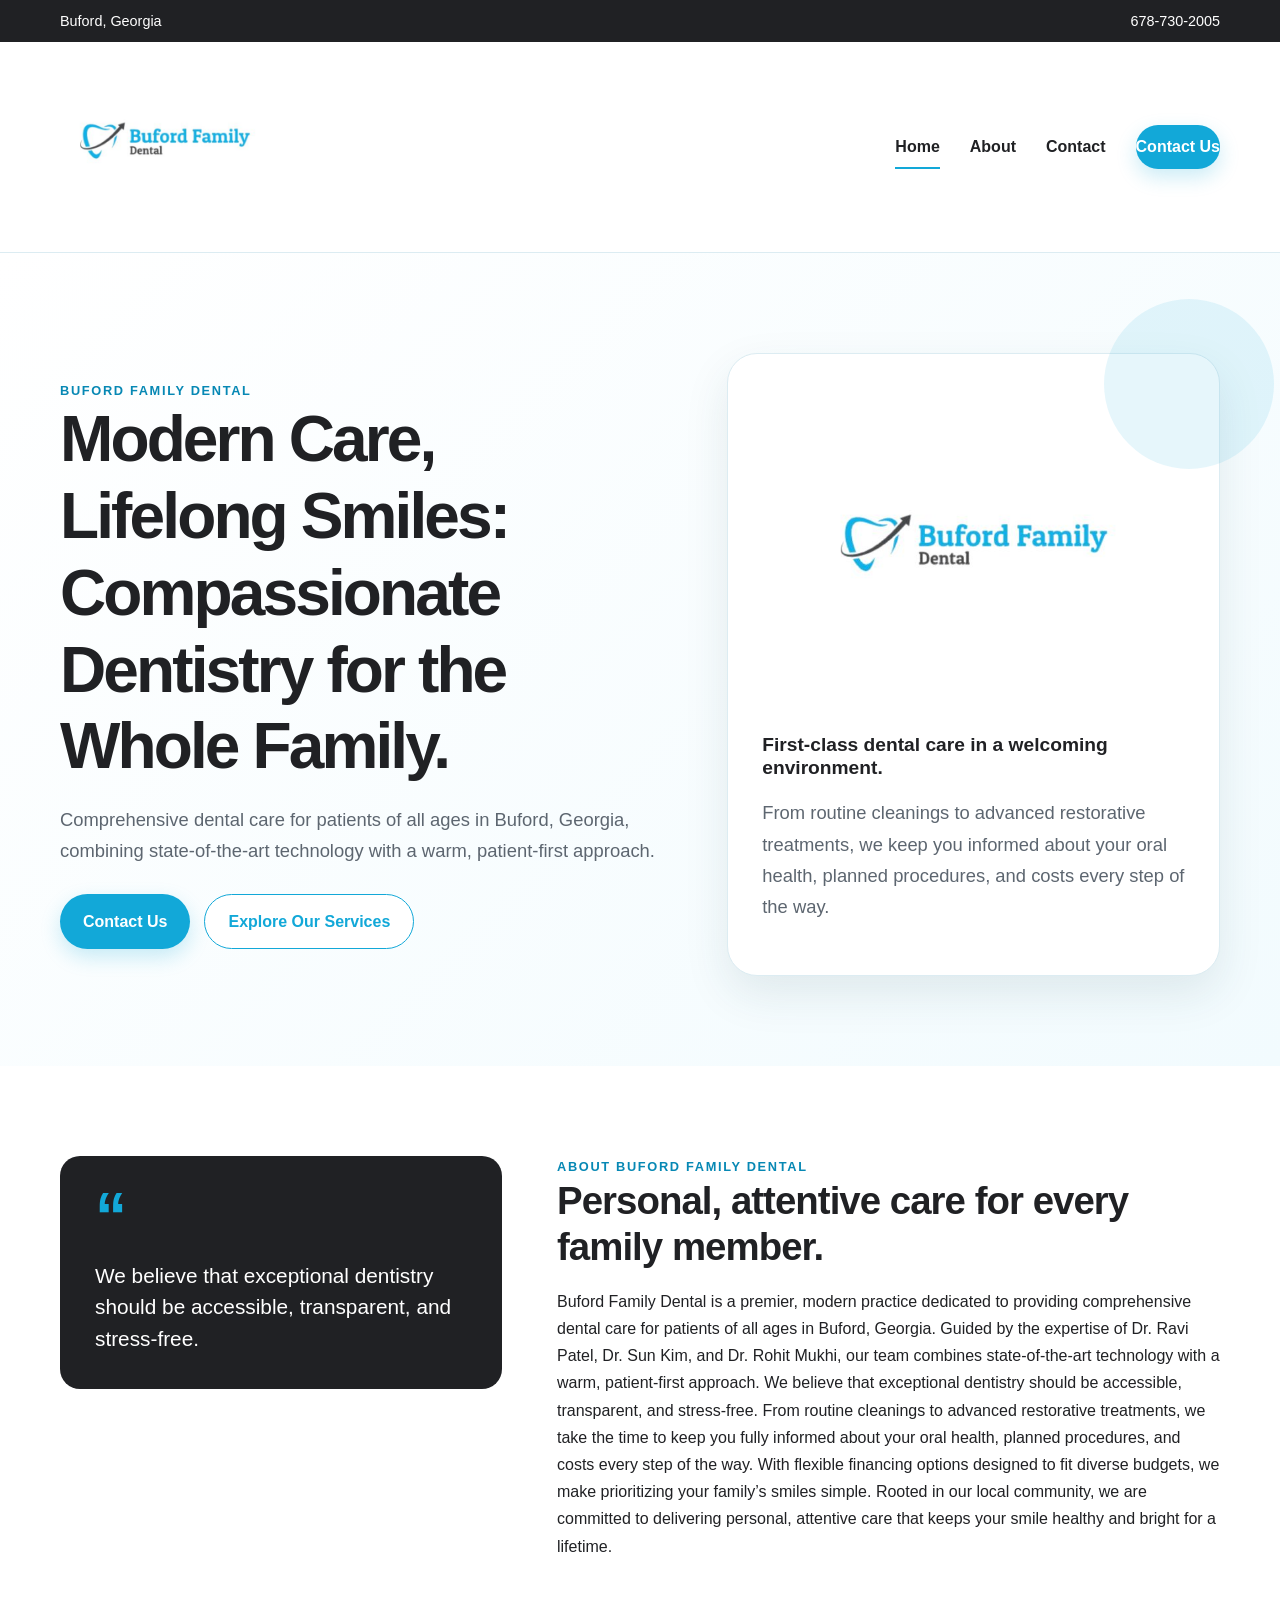
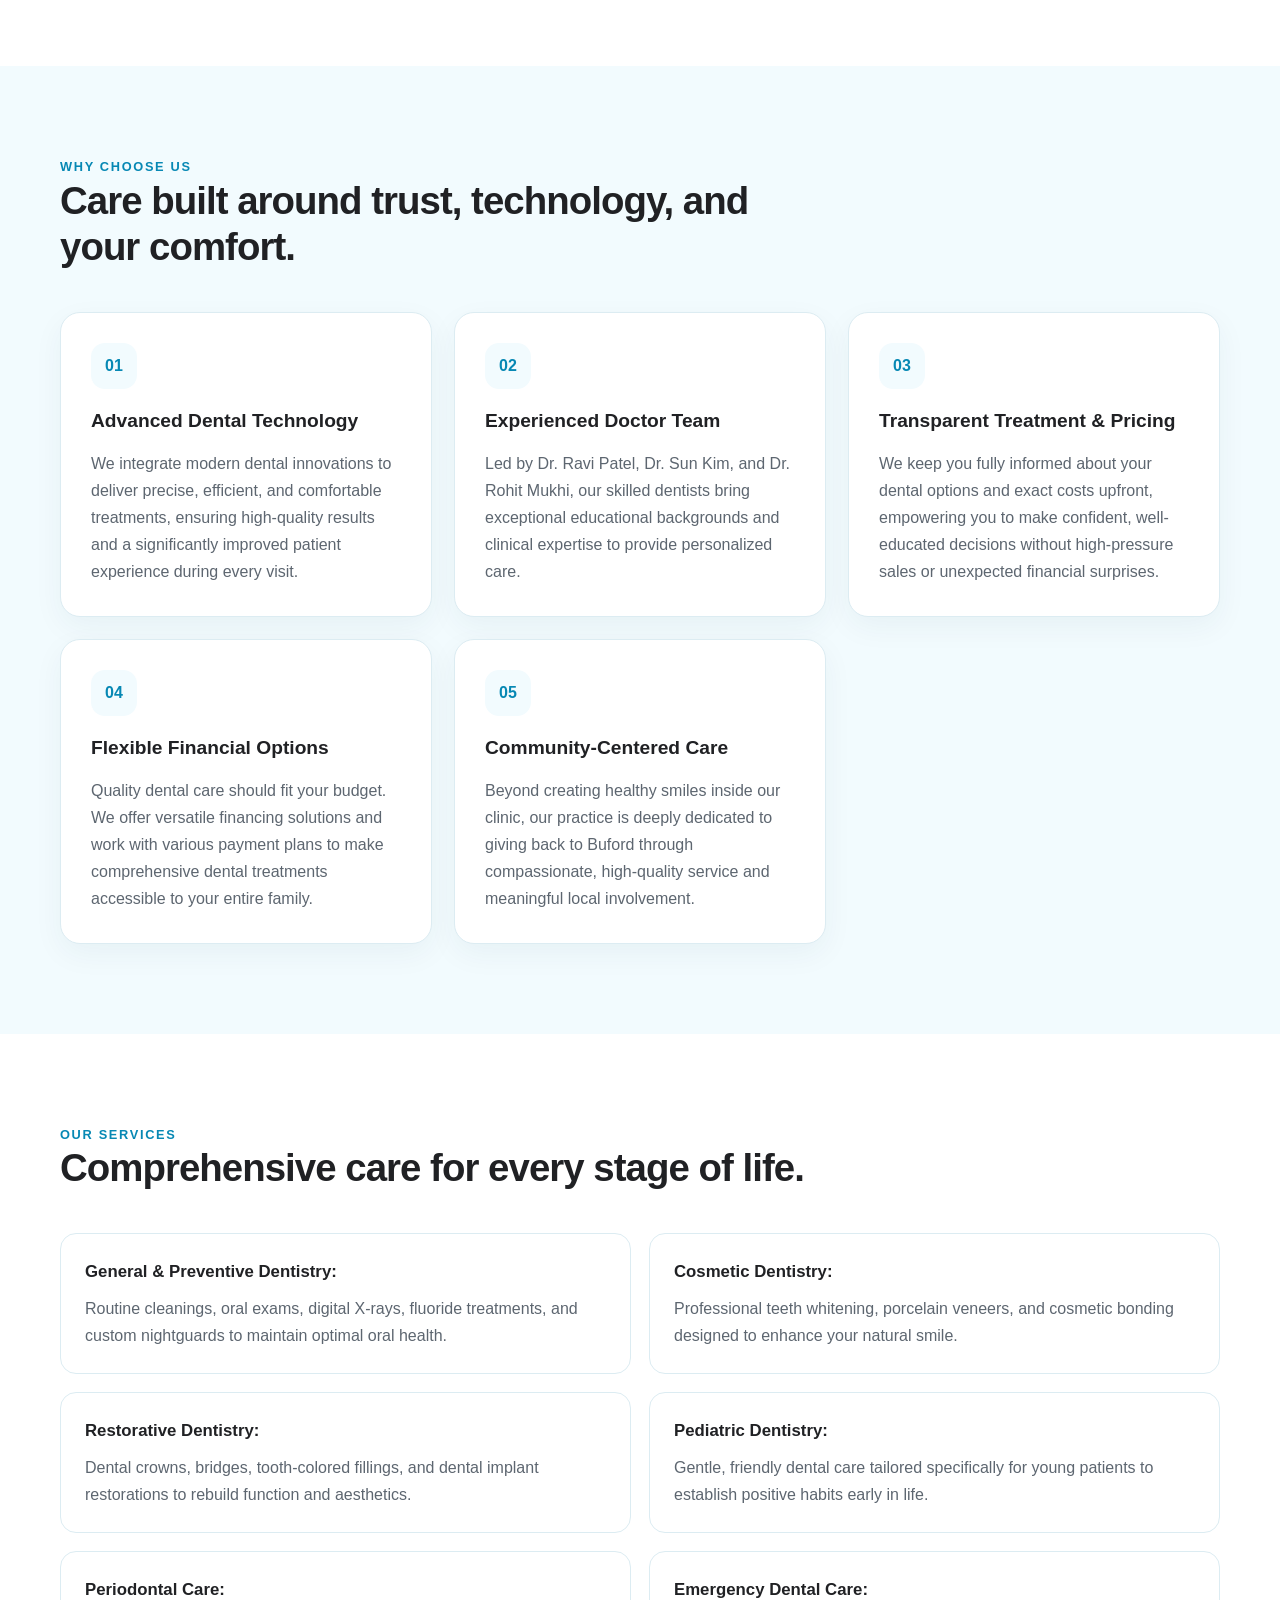
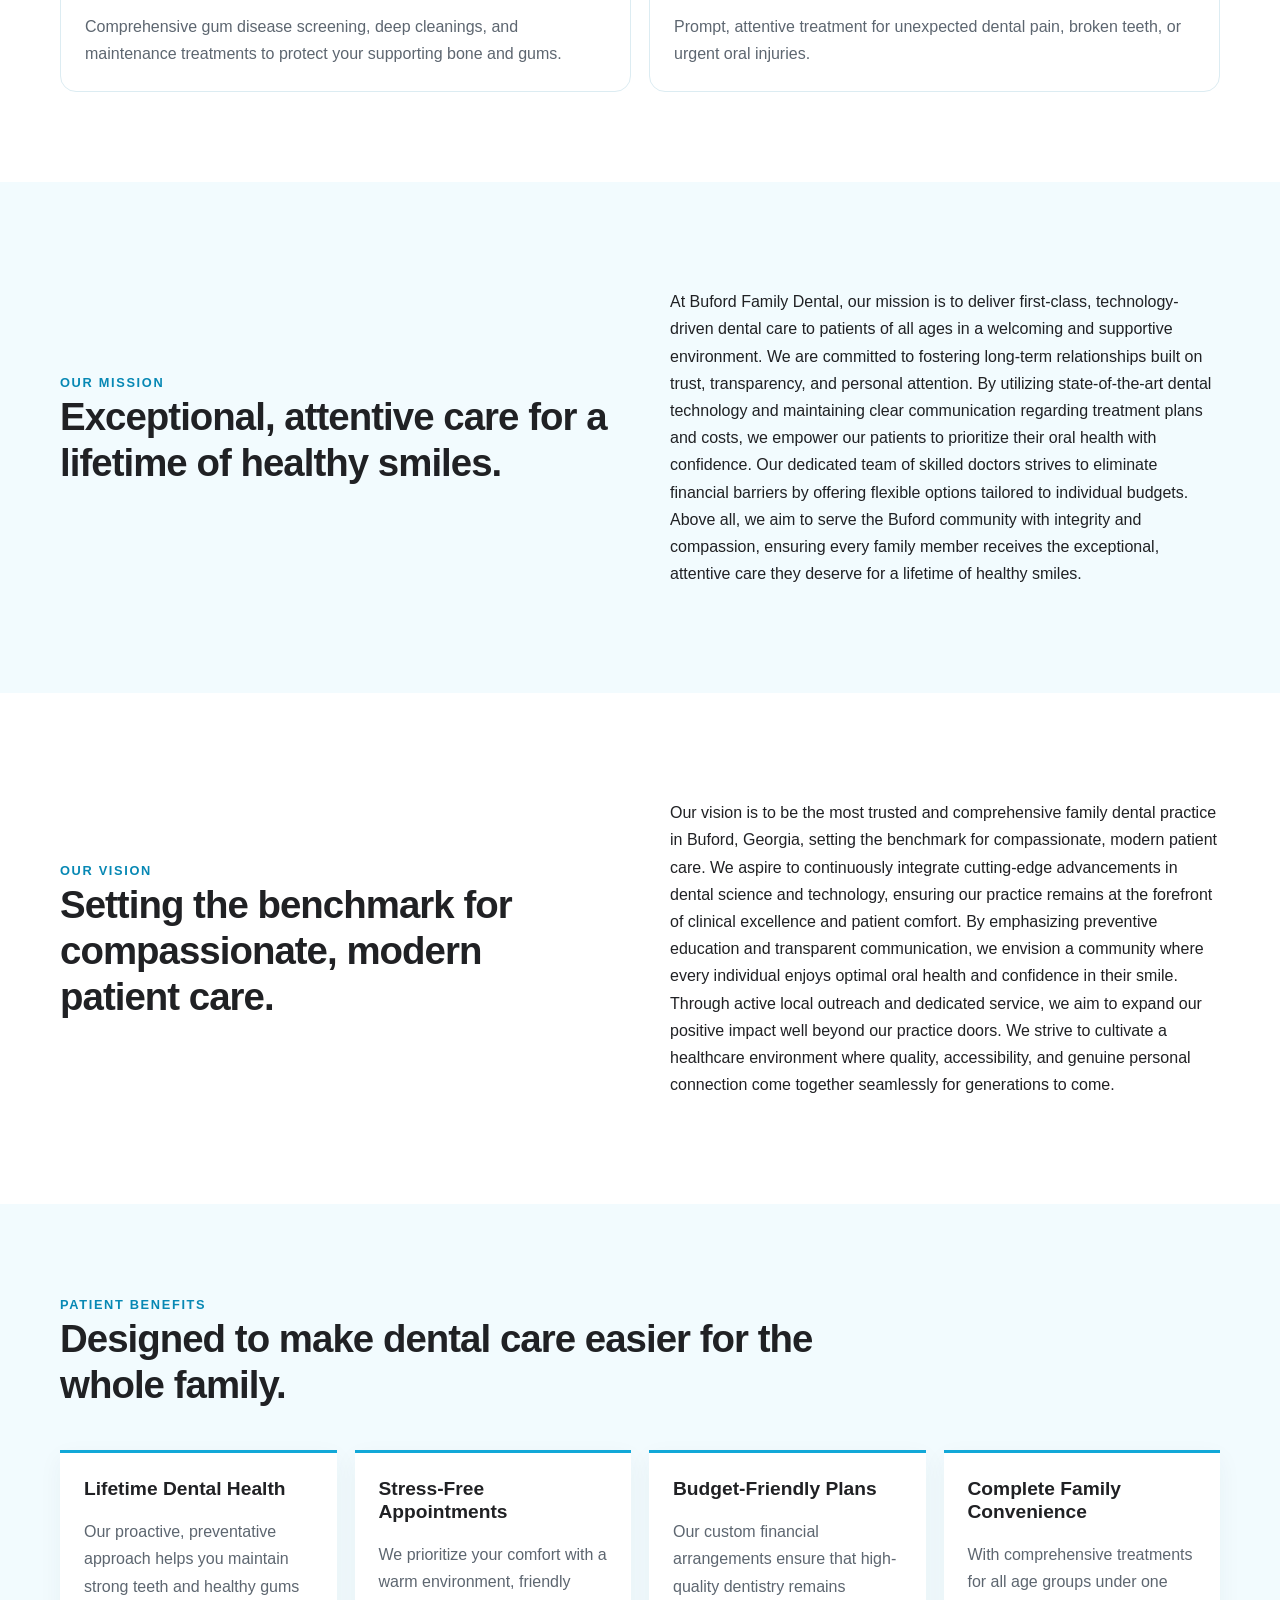
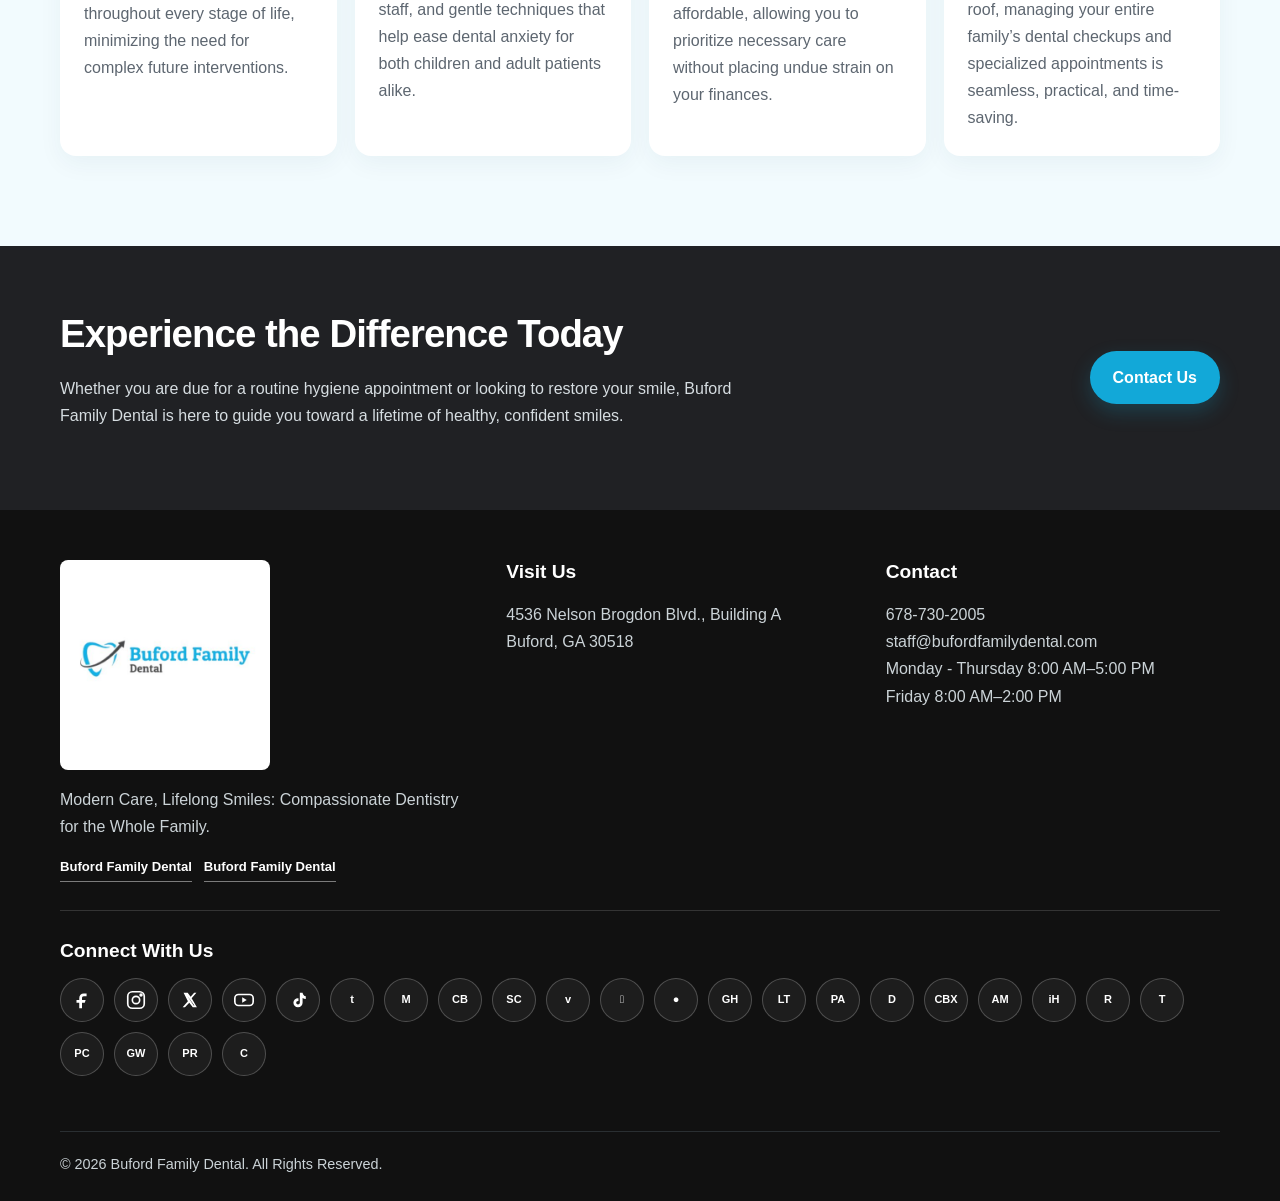
==== commit be643e1e: "Add files via upload" ====
--- a/index.html
+++ b/index.html
@@ -50,11 +50,11 @@
 <div class="container social-area">
   <h3>Connect With Us</h3>
   <div class="social-links">
-    <a href="https://www.facebook.com/BufordFamilyDental" target="_blank" rel="noopener" aria-label="Facebook" title="Facebook"><svg viewBox="0 0 24 24" aria-hidden="true"><path d="M14 8h3V5h-3c-3 0-5 2-5 5v2H6v3h3v6h3v-6h3l1-3h-4v-2c0-1 .4-2 2-2Z"/></svg></a>
-    <a href="https://www.instagram.com/bufordfamilydental/" target="_blank" rel="noopener" aria-label="Instagram" title="Instagram"><svg viewBox="0 0 24 24" aria-hidden="true"><rect x="3" y="3" width="18" height="18" rx="5"/><circle cx="12" cy="12" r="4"/><circle cx="17.5" cy="6.5" r="1"/></svg></a>
-    <a href="https://x.com/bufordfamilydds" target="_blank" rel="noopener" aria-label="X" title="X"><svg viewBox="0 0 24 24" aria-hidden="true"><path d="M5 4h4.5l3.2 4.5L16.5 4H19l-5.2 6.1L19.5 20H15l-3.8-5.1L6.5 20H4l5.7-6.7L5 4Zm3.1 2 7.9 12h.8L8 6h.1Z"/></svg></a>
-    <a href="https://www.youtube.com/@bufordfamilydental867" target="_blank" rel="noopener" aria-label="YouTube" title="YouTube"><svg viewBox="0 0 24 24" aria-hidden="true"><rect x="2" y="6" width="20" height="12" rx="4"/><path d="m10 9 5 3-5 3V9Z"/></svg></a>
-    <a href="https://www.tiktok.com/@buford.family.dental?_t=8iYwfQRMQAj&_r=1" target="_blank" rel="noopener" aria-label="TikTok" title="TikTok"><svg viewBox="0 0 24 24" aria-hidden="true"><path d="M14 4h3c.3 2 1.5 3.5 3.5 4v3c-1.3-.1-2.5-.5-3.5-1.2V15a5 5 0 1 1-5-5h.5v3H12a2 2 0 1 0 2 2V4Z"/></svg></a>
+    <a href="https://www.facebook.com/BufordFamilyDental" target="_blank" rel="noopener" aria-label="Facebook" title="Facebook"><svg width="22" height="22" viewBox="0 0 24 24" aria-hidden="true"><path d="M14 8h3V5h-3c-3 0-5 2-5 5v2H6v3h3v6h3v-6h3l1-3h-4v-2c0-1 .4-2 2-2Z"/></svg></a>
+    <a href="https://www.instagram.com/bufordfamilydental/" target="_blank" rel="noopener" aria-label="Instagram" title="Instagram"><svg width="22" height="22" viewBox="0 0 24 24" aria-hidden="true"><rect x="3" y="3" width="18" height="18" rx="5"/><circle cx="12" cy="12" r="4"/><circle cx="17.5" cy="6.5" r="1"/></svg></a>
+    <a href="https://x.com/bufordfamilydds" target="_blank" rel="noopener" aria-label="X" title="X"><svg width="22" height="22" viewBox="0 0 24 24" aria-hidden="true"><path d="M5 4h4.5l3.2 4.5L16.5 4H19l-5.2 6.1L19.5 20H15l-3.8-5.1L6.5 20H4l5.7-6.7L5 4Zm3.1 2 7.9 12h.8L8 6h.1Z"/></svg></a>
+    <a href="https://www.youtube.com/@bufordfamilydental867" target="_blank" rel="noopener" aria-label="YouTube" title="YouTube"><svg width="22" height="22" viewBox="0 0 24 24" aria-hidden="true"><rect x="2" y="6" width="20" height="12" rx="4"/><path d="m10 9 5 3-5 3V9Z"/></svg></a>
+    <a href="https://www.tiktok.com/@buford.family.dental?_t=8iYwfQRMQAj&_r=1" target="_blank" rel="noopener" aria-label="TikTok" title="TikTok"><svg width="22" height="22" viewBox="0 0 24 24" aria-hidden="true"><path d="M14 4h3c.3 2 1.5 3.5 3.5 4v3c-1.3-.1-2.5-.5-3.5-1.2V15a5 5 0 1 1-5-5h.5v3H12a2 2 0 1 0 2 2V4Z"/></svg></a>
     <a href="https://bufordfamilydental.tumblr.com/" target="_blank" rel="noopener" aria-label="Tumblr" title="Tumblr"><span>t</span></a>
     <a href="https://medium.com/@buforddental11/about" target="_blank" rel="noopener" aria-label="Medium" title="Medium"><span>M</span></a>
     <a href="https://www.crunchbase.com/organization/buford-family-dental-3fd0" target="_blank" rel="noopener" aria-label="Crunchbase" title="Crunchbase"><span>CB</span></a>
--- a/styles.css
+++ b/styles.css
@@ -82,8 +82,11 @@
 .social-area{padding:28px 0 20px;border-top:1px solid rgba(255,255,255,.15);margin-top:28px}
 .social-area h3{margin:0 0 16px}
 .social-links{display:flex;flex-wrap:wrap;gap:10px}
-.social-links a{width:42px;height:42px;border:1px solid rgba(255,255,255,.22);border-radius:50%;display:inline-flex;align-items:center;justify-content:center;color:#fff;text-decoration:none;font-weight:800;font-size:12px;transition:.2s ease;background:rgba(255,255,255,.05)}
+.social-links a{width:44px;height:44px;min-width:44px;min-height:44px;border:1px solid rgba(255,255,255,.22);border-radius:50%;display:inline-flex!important;align-items:center;justify-content:center;color:#fff;text-decoration:none;font-weight:800;font-size:12px;line-height:1;transition:.2s ease;background:rgba(255,255,255,.05);overflow:hidden;box-sizing:border-box}
 .social-links a:hover{transform:translateY(-2px);background:rgba(255,255,255,.14);border-color:rgba(255,255,255,.5)}
-.social-links svg{width:20px;height:20px;fill:none;stroke:currentColor;stroke-width:1.8;stroke-linecap:round;stroke-linejoin:round}
+.social-links svg{display:block!important;width:22px!important;height:22px!important;max-width:22px!important;max-height:22px!important;min-width:22px!important;min-height:22px!important;flex:0 0 22px!important;fill:none;stroke:currentColor;stroke-width:1.8;stroke-linecap:round;stroke-linejoin:round}
 .social-links svg path{fill:currentColor;stroke:none}
+.social-links svg rect,.social-links svg circle{fill:none;stroke:currentColor;stroke-width:1.8}
+.social-links svg.play path{fill:currentColor;stroke:none}
+.social-links span{display:inline-flex!important;width:22px;height:22px;align-items:center;justify-content:center;font-size:11px;line-height:1;font-weight:900}
 @media(max-width:700px){.social-links{gap:8px}.social-links a{width:38px;height:38px}.footer-brand .footer-logo{width:180px}}
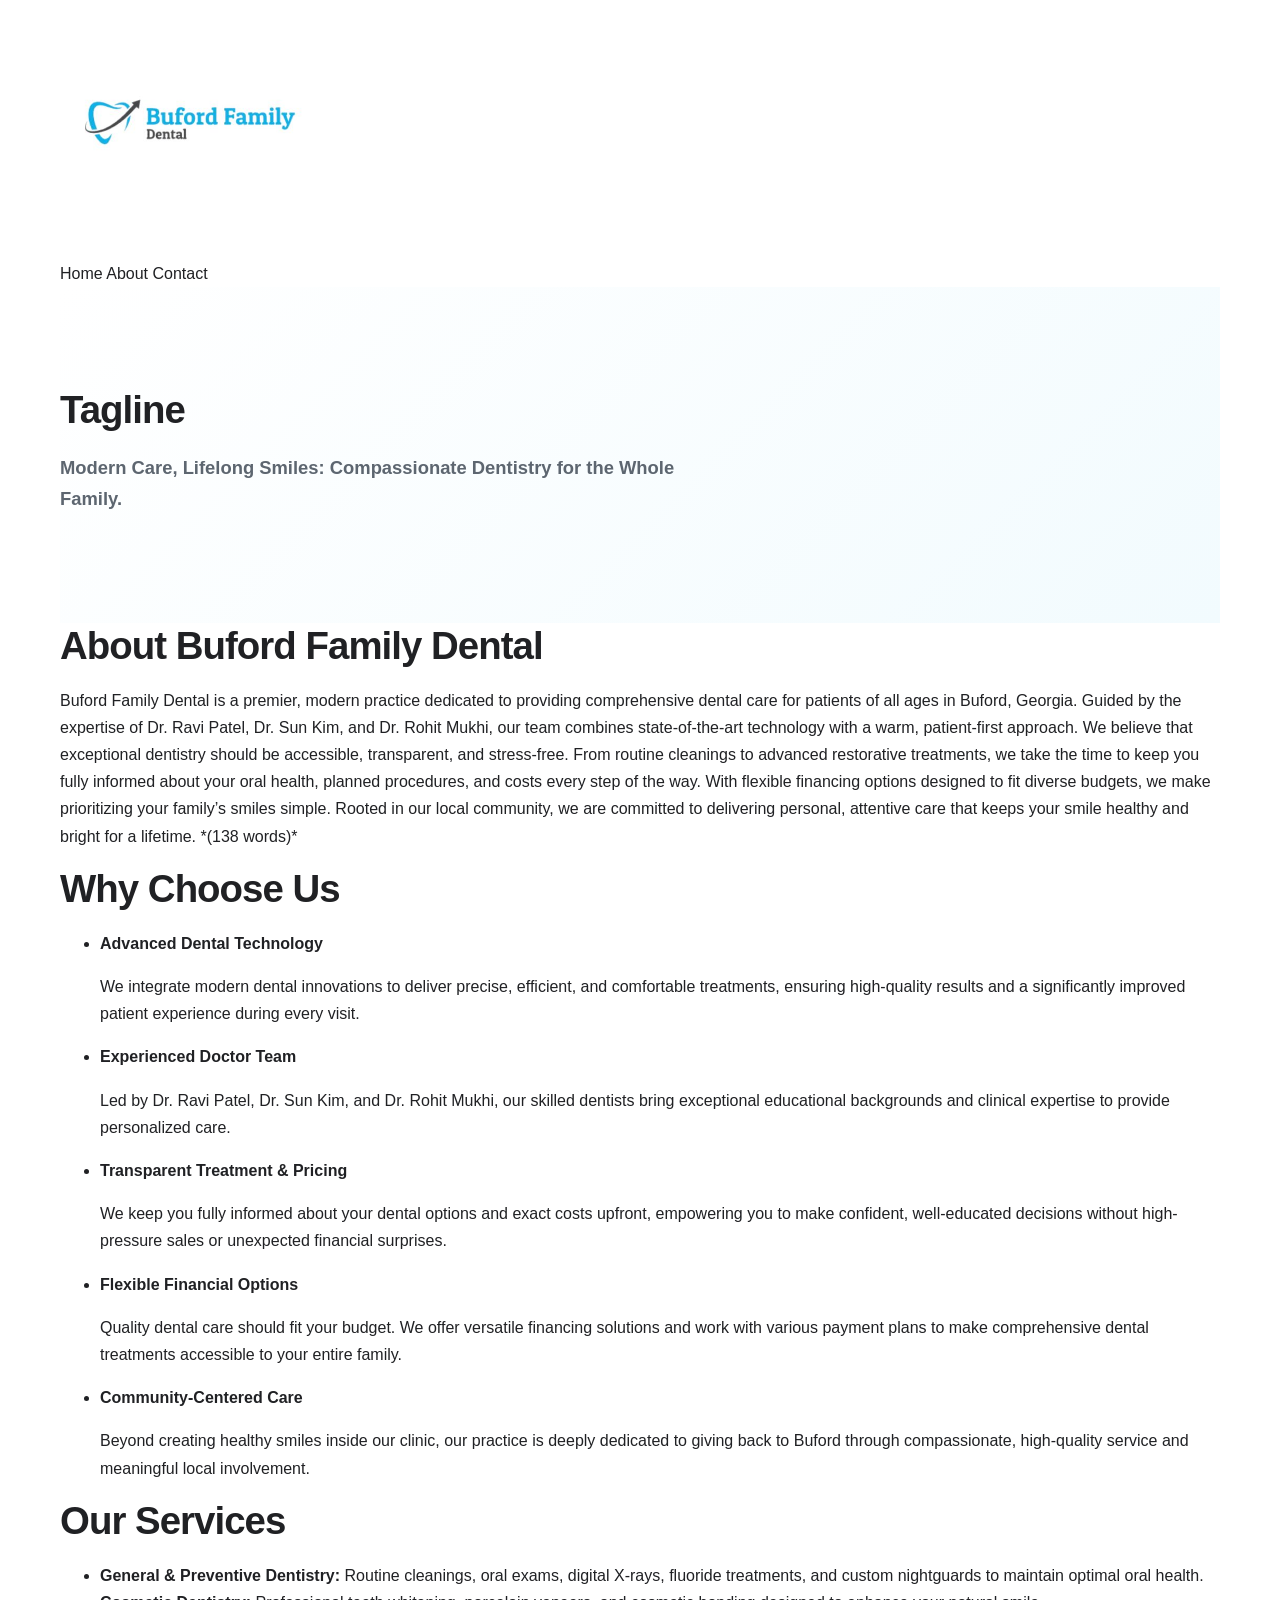
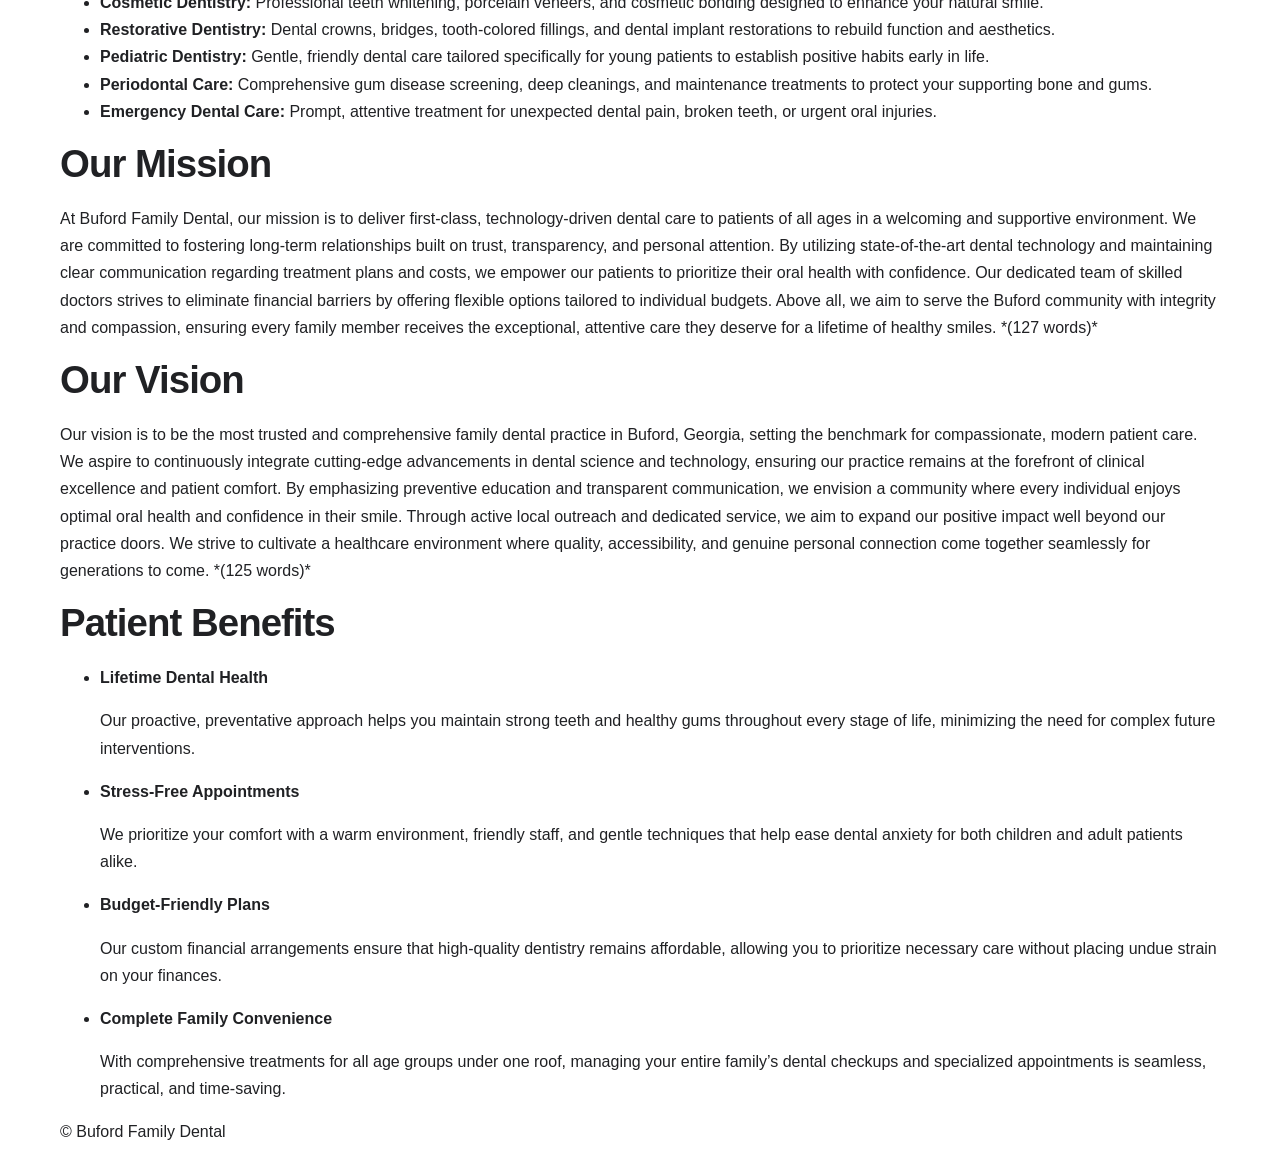
==== commit 17b2e1f2: "Update index.html with provided home content" ====
--- a/index.html
+++ b/index.html
@@ -1,82 +1,103 @@
 <!doctype html>
 <html lang="en">
 <head>
-<meta charset="utf-8"><meta name="viewport" content="width=device-width,initial-scale=1">
-<title>Buford Family Dental | Modern Care, Lifelong Smiles</title>
-<meta name="description" content="Modern Care, Lifelong Smiles: Compassionate Dentistry for the Whole Family.">
-<link rel="stylesheet" href="styles.css">
+  <meta charset="utf-8">
+  <meta name="viewport" content="width=device-width,initial-scale=1">
+  <title>Buford Family Dental - Home</title>
+  <link rel="stylesheet" href="/styles.css">
 </head>
 <body>
-<div class="topbar"><div class="container topbar-inner"><span>Buford, Georgia</span><a href="tel:6787302005">678-730-2005</a></div></div>
-<header class="header"><div class="container nav"><a class="logo" href="index.html"><img src="assets/Buford Family Dental.jpg" alt="Buford Family Dental"></a><nav class="nav-links"><a class="active" href="index.html">Home</a><a href="about.html">About</a><a href="contact.html">Contact</a><a class="btn btn-primary" href="contact.html">Contact Us</a></nav></div></header>
-<main>
-<section class="hero"><div class="container hero-grid"><div><div class="eyebrow">Buford Family Dental</div><h1>Modern Care, Lifelong Smiles: Compassionate Dentistry for the Whole Family.</h1><p>Comprehensive dental care for patients of all ages in Buford, Georgia, combining state-of-the-art technology with a warm, patient-first approach.</p><div class="hero-actions"><a class="btn btn-primary" href="contact.html">Contact Us</a><a class="btn btn-outline" href="#services">Explore Our Services</a></div></div><div class="hero-card"><img class="logo-large" src="assets/Buford Family Dental.jpg" alt="Buford Family Dental logo"><h3>First-class dental care in a welcoming environment.</h3><p>From routine cleanings to advanced restorative treatments, we keep you informed about your oral health, planned procedures, and costs every step of the way.</p></div></div></section>
-<section class="section"><div class="container about-intro"><div class="quote-card"><div class="mark">“</div><p>We believe that exceptional dentistry should be accessible, transparent, and stress-free.</p></div><div><div class="eyebrow">About Buford Family Dental</div><h2>Personal, attentive care for every family member.</h2><p>Buford Family Dental is a premier, modern practice dedicated to providing comprehensive dental care for patients of all ages in Buford, Georgia. Guided by the expertise of Dr. Ravi Patel, Dr. Sun Kim, and Dr. Rohit Mukhi, our team combines state-of-the-art technology with a warm, patient-first approach. We believe that exceptional dentistry should be accessible, transparent, and stress-free. From routine cleanings to advanced restorative treatments, we take the time to keep you fully informed about your oral health, planned procedures, and costs every step of the way. With flexible financing options designed to fit diverse budgets, we make prioritizing your family’s smiles simple. Rooted in our local community, we are committed to delivering personal, attentive care that keeps your smile healthy and bright for a lifetime.</p></div></div></section>
-<section class="section section-soft"><div class="container"><div class="section-head"><div class="eyebrow">Why Choose Us</div><h2>Care built around trust, technology, and your comfort.</h2></div><div class="cards">
-<div class="card"><div class="card-icon">01</div><h3>Advanced Dental Technology</h3><p>We integrate modern dental innovations to deliver precise, efficient, and comfortable treatments, ensuring high-quality results and a significantly improved patient experience during every visit.</p></div>
-<div class="card"><div class="card-icon">02</div><h3>Experienced Doctor Team</h3><p>Led by Dr. Ravi Patel, Dr. Sun Kim, and Dr. Rohit Mukhi, our skilled dentists bring exceptional educational backgrounds and clinical expertise to provide personalized care.</p></div>
-<div class="card"><div class="card-icon">03</div><h3>Transparent Treatment &amp; Pricing</h3><p>We keep you fully informed about your dental options and exact costs upfront, empowering you to make confident, well-educated decisions without high-pressure sales or unexpected financial surprises.</p></div>
-<div class="card"><div class="card-icon">04</div><h3>Flexible Financial Options</h3><p>Quality dental care should fit your budget. We offer versatile financing solutions and work with various payment plans to make comprehensive dental treatments accessible to your entire family.</p></div>
-<div class="card"><div class="card-icon">05</div><h3>Community-Centered Care</h3><p>Beyond creating healthy smiles inside our clinic, our practice is deeply dedicated to giving back to Buford through compassionate, high-quality service and meaningful local involvement.</p></div>
-</div></div></section>
-<section class="section" id="services"><div class="container"><div class="section-head"><div class="eyebrow">Our Services</div><h2>Comprehensive care for every stage of life.</h2></div><div class="service-grid">
-<div class="service"><strong>General &amp; Preventive Dentistry:</strong><p>Routine cleanings, oral exams, digital X-rays, fluoride treatments, and custom nightguards to maintain optimal oral health.</p></div>
-<div class="service"><strong>Cosmetic Dentistry:</strong><p>Professional teeth whitening, porcelain veneers, and cosmetic bonding designed to enhance your natural smile.</p></div>
-<div class="service"><strong>Restorative Dentistry:</strong><p>Dental crowns, bridges, tooth-colored fillings, and dental implant restorations to rebuild function and aesthetics.</p></div>
-<div class="service"><strong>Pediatric Dentistry:</strong><p>Gentle, friendly dental care tailored specifically for young patients to establish positive habits early in life.</p></div>
-<div class="service"><strong>Periodontal Care:</strong><p>Comprehensive gum disease screening, deep cleanings, and maintenance treatments to protect your supporting bone and gums.</p></div>
-<div class="service"><strong>Emergency Dental Care:</strong><p>Prompt, attentive treatment for unexpected dental pain, broken teeth, or urgent oral injuries.</p></div>
-</div></div></section>
-<section class="section section-soft"><div class="container split"><div><div class="eyebrow">Our Mission</div><h2>Exceptional, attentive care for a lifetime of healthy smiles.</h2></div><div><p>At Buford Family Dental, our mission is to deliver first-class, technology-driven dental care to patients of all ages in a welcoming and supportive environment. We are committed to fostering long-term relationships built on trust, transparency, and personal attention. By utilizing state-of-the-art dental technology and maintaining clear communication regarding treatment plans and costs, we empower our patients to prioritize their oral health with confidence. Our dedicated team of skilled doctors strives to eliminate financial barriers by offering flexible options tailored to individual budgets. Above all, we aim to serve the Buford community with integrity and compassion, ensuring every family member receives the exceptional, attentive care they deserve for a lifetime of healthy smiles.</p></div></div></section>
-<section class="section"><div class="container split"><div><div class="eyebrow">Our Vision</div><h2>Setting the benchmark for compassionate, modern patient care.</h2></div><div><p>Our vision is to be the most trusted and comprehensive family dental practice in Buford, Georgia, setting the benchmark for compassionate, modern patient care. We aspire to continuously integrate cutting-edge advancements in dental science and technology, ensuring our practice remains at the forefront of clinical excellence and patient comfort. By emphasizing preventive education and transparent communication, we envision a community where every individual enjoys optimal oral health and confidence in their smile. Through active local outreach and dedicated service, we aim to expand our positive impact well beyond our practice doors. We strive to cultivate a healthcare environment where quality, accessibility, and genuine personal connection come together seamlessly for generations to come.</p></div></div></section>
-<section class="section section-soft"><div class="container"><div class="section-head"><div class="eyebrow">Patient Benefits</div><h2>Designed to make dental care easier for the whole family.</h2></div><div class="benefit-grid">
-<div class="benefit"><h3>Lifetime Dental Health</h3><p>Our proactive, preventative approach helps you maintain strong teeth and healthy gums throughout every stage of life, minimizing the need for complex future interventions.</p></div>
-<div class="benefit"><h3>Stress-Free Appointments</h3><p>We prioritize your comfort with a warm environment, friendly staff, and gentle techniques that help ease dental anxiety for both children and adult patients alike.</p></div>
-<div class="benefit"><h3>Budget-Friendly Plans</h3><p>Our custom financial arrangements ensure that high-quality dentistry remains affordable, allowing you to prioritize necessary care without placing undue strain on your finances.</p></div>
-<div class="benefit"><h3>Complete Family Convenience</h3><p>With comprehensive treatments for all age groups under one roof, managing your entire family’s dental checkups and specialized appointments is seamless, practical, and time-saving.</p></div>
-</div></div></section>
-<section class="cta"><div class="container cta-row"><div><h2>Experience the Difference Today</h2><p>Whether you are due for a routine hygiene appointment or looking to restore your smile, Buford Family Dental is here to guide you toward a lifetime of healthy, confident smiles.</p></div><a class="btn btn-primary" href="contact.html">Contact Us</a></div></section>
-</main>
-<footer class="footer">
-<div class="container footer-grid">
-  <div class="footer-brand">
-    <a href="https://github.com/bufordfamilydental" target="_blank" rel="noopener" aria-label="Buford Family Dental on GitHub"><img src="assets/Buford Family Dental.jpg" alt="Buford Family Dental" class="footer-logo"></a>
-    <p>Modern Care, Lifelong Smiles: Compassionate Dentistry for the Whole Family.</p>
-    <div class="brand-links"><a href="https://github.com/bufordfamilydental" target="_blank" rel="noopener">Buford Family Dental</a><a href="https://linktr.ee/bufordfamilydental" target="_blank" rel="noopener">Buford Family Dental</a></div>
-  </div>
-  <div><h3>Visit Us</h3><p>4536 Nelson Brogdon Blvd., Building A<br>Buford, GA 30518</p></div>
-  <div><h3>Contact</h3><p><a href="tel:6787302005">678-730-2005</a><br><a href="mailto:staff@bufordfamilydental.com">staff@bufordfamilydental.com</a><br>Monday - Thursday 8:00 AM–5:00 PM<br>Friday 8:00 AM–2:00 PM</p></div>
-</div>
-<div class="container social-area">
-  <h3>Connect With Us</h3>
-  <div class="social-links">
-    <a href="https://www.facebook.com/BufordFamilyDental" target="_blank" rel="noopener" aria-label="Facebook" title="Facebook"><svg width="22" height="22" viewBox="0 0 24 24" aria-hidden="true"><path d="M14 8h3V5h-3c-3 0-5 2-5 5v2H6v3h3v6h3v-6h3l1-3h-4v-2c0-1 .4-2 2-2Z"/></svg></a>
-    <a href="https://www.instagram.com/bufordfamilydental/" target="_blank" rel="noopener" aria-label="Instagram" title="Instagram"><svg width="22" height="22" viewBox="0 0 24 24" aria-hidden="true"><rect x="3" y="3" width="18" height="18" rx="5"/><circle cx="12" cy="12" r="4"/><circle cx="17.5" cy="6.5" r="1"/></svg></a>
-    <a href="https://x.com/bufordfamilydds" target="_blank" rel="noopener" aria-label="X" title="X"><svg width="22" height="22" viewBox="0 0 24 24" aria-hidden="true"><path d="M5 4h4.5l3.2 4.5L16.5 4H19l-5.2 6.1L19.5 20H15l-3.8-5.1L6.5 20H4l5.7-6.7L5 4Zm3.1 2 7.9 12h.8L8 6h.1Z"/></svg></a>
-    <a href="https://www.youtube.com/@bufordfamilydental867" target="_blank" rel="noopener" aria-label="YouTube" title="YouTube"><svg width="22" height="22" viewBox="0 0 24 24" aria-hidden="true"><rect x="2" y="6" width="20" height="12" rx="4"/><path d="m10 9 5 3-5 3V9Z"/></svg></a>
-    <a href="https://www.tiktok.com/@buford.family.dental?_t=8iYwfQRMQAj&_r=1" target="_blank" rel="noopener" aria-label="TikTok" title="TikTok"><svg width="22" height="22" viewBox="0 0 24 24" aria-hidden="true"><path d="M14 4h3c.3 2 1.5 3.5 3.5 4v3c-1.3-.1-2.5-.5-3.5-1.2V15a5 5 0 1 1-5-5h.5v3H12a2 2 0 1 0 2 2V4Z"/></svg></a>
-    <a href="https://bufordfamilydental.tumblr.com/" target="_blank" rel="noopener" aria-label="Tumblr" title="Tumblr"><span>t</span></a>
-    <a href="https://medium.com/@buforddental11/about" target="_blank" rel="noopener" aria-label="Medium" title="Medium"><span>M</span></a>
-    <a href="https://www.crunchbase.com/organization/buford-family-dental-3fd0" target="_blank" rel="noopener" aria-label="Crunchbase" title="Crunchbase"><span>CB</span></a>
-    <a href="https://soundcloud.com/buford-family-dental" target="_blank" rel="noopener" aria-label="SoundCloud" title="SoundCloud"><span>SC</span></a>
-    <a href="https://vimeo.com/bufordfamilydental" target="_blank" rel="noopener" aria-label="Vimeo" title="Vimeo"><span>v</span></a>
-    <a href="https://podcasts.apple.com/us/podcast/id6796628203" target="_blank" rel="noopener" aria-label="Apple Podcasts" title="Apple Podcasts"><span></span></a>
-    <a href="https://open.spotify.com/show/033YVxmJT6SShnfQ3O5tA9" target="_blank" rel="noopener" aria-label="Spotify" title="Spotify"><span>●</span></a>
-    <a href="https://github.com/bufordfamilydental" target="_blank" rel="noopener" aria-label="GitHub" title="GitHub"><span>GH</span></a>
-    <a href="https://linktr.ee/bufordfamilydental" target="_blank" rel="noopener" aria-label="Linktree" title="Linktree"><span>LT</span></a>
-    <a href="https://podcastaddict.com/podcast/buford-family-dental/7123782" target="_blank" rel="noopener" aria-label="Podcast Addict" title="Podcast Addict"><span>PA</span></a>
-    <a href="https://www.deezer.com/show/1003446042" target="_blank" rel="noopener" aria-label="Deezer" title="Deezer"><span>D</span></a>
-    <a href="https://castbox.fm/channel/id7341001" target="_blank" rel="noopener" aria-label="Castbox" title="Castbox"><span>CBX</span></a>
-    <a href="https://music.amazon.com/podcasts/ca9a9056-f583-49a9-871e-95a86dad98af" target="_blank" rel="noopener" aria-label="Amazon Music" title="Amazon Music"><span>AM</span></a>
-    <a href="https://iheart.com/podcast/339982386" target="_blank" rel="noopener" aria-label="iHeart" title="iHeart"><span>iH</span></a>
-    <a href="https://rephonic.com/podcasts/buford-family-dental" target="_blank" rel="noopener" aria-label="Rephonic" title="Rephonic"><span>R</span></a>
-    <a href="https://tunein.com/radio/p4786897/" target="_blank" rel="noopener" aria-label="TuneIn" title="TuneIn"><span>T</span></a>
-    <a href="https://pocketcasts.com/podcast/buford-family-dental/5ace9ea0-73df-013f-aeb1-0e76ff9c8f21" target="_blank" rel="noopener" aria-label="Pocket Casts" title="Pocket Casts"><span>PC</span></a>
-    <a href="https://www.gweb.com/author/bufordfamilydental/" target="_blank" rel="noopener" aria-label="GWeb" title="GWeb"><span>GW</span></a>
-    <a href="https://www.prlog.org/13162543-buford-family-dental-focuses-on-patient-education-ahead-of-implant-procedures.html" target="_blank" rel="noopener" aria-label="PRLog" title="PRLog"><span>PR</span></a>
-    <a href="https://carrd.com/" target="_blank" rel="noopener" aria-label="Carrd" title="Carrd"><span>C</span></a>
-  </div>
-</div>
-<div class="container footer-bottom">© 2026 Buford Family Dental. All Rights Reserved.</div>
-</footer>
-</body></html>
+  <header class="site-header">
+    <div class="container header-inner">
+      <a href="/index.html" class="logo-link">
+        <img src="/Buford%20Family%20Dental.jpg" alt="Buford Family Dental" class="logo">
+      </a>
+      <nav class="main-nav">
+        <a href="/index.html">Home</a>
+        <a href="/about.html">About</a>
+        <a href="/contact.html">Contact</a>
+      </nav>
+    </div>
+  </header>
+
+  <main class="container">
+    <section class="hero">
+      <h2>Tagline</h2>
+      <p class="tagline"><strong>Modern Care, Lifelong Smiles: Compassionate Dentistry for the Whole Family.</strong></p>
+    </section>
+
+    <section>
+      <h2>About Buford Family Dental</h2>
+      <p>Buford Family Dental is a premier, modern practice dedicated to providing comprehensive dental care for patients of all ages in Buford, Georgia. Guided by the expertise of Dr. Ravi Patel, Dr. Sun Kim, and Dr. Rohit Mukhi, our team combines state-of-the-art technology with a warm, patient-first approach. We believe that exceptional dentistry should be accessible, transparent, and stress-free. From routine cleanings to advanced restorative treatments, we take the time to keep you fully informed about your oral health, planned procedures, and costs every step of the way. With flexible financing options designed to fit diverse budgets, we make prioritizing your family’s smiles simple. Rooted in our local community, we are committed to delivering personal, attentive care that keeps your smile healthy and bright for a lifetime. *(138 words)*</p>
+    </section>
+
+    <section>
+      <h2>Why Choose Us</h2>
+      <ul>
+        <li><strong>Advanced Dental Technology</strong>
+          <p>We integrate modern dental innovations to deliver precise, efficient, and comfortable treatments, ensuring high-quality results and a significantly improved patient experience during every visit.</p>
+        </li>
+        <li><strong>Experienced Doctor Team</strong>
+          <p>Led by Dr. Ravi Patel, Dr. Sun Kim, and Dr. Rohit Mukhi, our skilled dentists bring exceptional educational backgrounds and clinical expertise to provide personalized care.</p>
+        </li>
+        <li><strong>Transparent Treatment &amp; Pricing</strong>
+          <p>We keep you fully informed about your dental options and exact costs upfront, empowering you to make confident, well-educated decisions without high-pressure sales or unexpected financial surprises.</p>
+        </li>
+        <li><strong>Flexible Financial Options</strong>
+          <p>Quality dental care should fit your budget. We offer versatile financing solutions and work with various payment plans to make comprehensive dental treatments accessible to your entire family.</p>
+        </li>
+        <li><strong>Community-Centered Care</strong>
+          <p>Beyond creating healthy smiles inside our clinic, our practice is deeply dedicated to giving back to Buford through compassionate, high-quality service and meaningful local involvement.</p>
+        </li>
+      </ul>
+    </section>
+
+    <section>
+      <h2>Our Services</h2>
+      <ul>
+        <li><strong>General &amp; Preventive Dentistry:</strong> Routine cleanings, oral exams, digital X-rays, fluoride treatments, and custom nightguards to maintain optimal oral health.</li>
+        <li><strong>Cosmetic Dentistry:</strong> Professional teeth whitening, porcelain veneers, and cosmetic bonding designed to enhance your natural smile.</li>
+        <li><strong>Restorative Dentistry:</strong> Dental crowns, bridges, tooth-colored fillings, and dental implant restorations to rebuild function and aesthetics.</li>
+        <li><strong>Pediatric Dentistry:</strong> Gentle, friendly dental care tailored specifically for young patients to establish positive habits early in life.</li>
+        <li><strong>Periodontal Care:</strong> Comprehensive gum disease screening, deep cleanings, and maintenance treatments to protect your supporting bone and gums.</li>
+        <li><strong>Emergency Dental Care:</strong> Prompt, attentive treatment for unexpected dental pain, broken teeth, or urgent oral injuries.</li>
+      </ul>
+    </section>
+
+    <section>
+      <h2>Our Mission</h2>
+      <p>At Buford Family Dental, our mission is to deliver first-class, technology-driven dental care to patients of all ages in a welcoming and supportive environment. We are committed to fostering long-term relationships built on trust, transparency, and personal attention. By utilizing state-of-the-art dental technology and maintaining clear communication regarding treatment plans and costs, we empower our patients to prioritize their oral health with confidence. Our dedicated team of skilled doctors strives to eliminate financial barriers by offering flexible options tailored to individual budgets. Above all, we aim to serve the Buford community with integrity and compassion, ensuring every family member receives the exceptional, attentive care they deserve for a lifetime of healthy smiles. *(127 words)*</p>
+    </section>
+
+    <section>
+      <h2>Our Vision</h2>
+      <p>Our vision is to be the most trusted and comprehensive family dental practice in Buford, Georgia, setting the benchmark for compassionate, modern patient care. We aspire to continuously integrate cutting-edge advancements in dental science and technology, ensuring our practice remains at the forefront of clinical excellence and patient comfort. By emphasizing preventive education and transparent communication, we envision a community where every individual enjoys optimal oral health and confidence in their smile. Through active local outreach and dedicated service, we aim to expand our positive impact well beyond our practice doors. We strive to cultivate a healthcare environment where quality, accessibility, and genuine personal connection come together seamlessly for generations to come. *(125 words)*</p>
+    </section>
+
+    <section>
+      <h2>Patient Benefits</h2>
+      <ul>
+        <li><strong>Lifetime Dental Health</strong>
+          <p>Our proactive, preventative approach helps you maintain strong teeth and healthy gums throughout every stage of life, minimizing the need for complex future interventions.</p>
+        </li>
+        <li><strong>Stress-Free Appointments</strong>
+          <p>We prioritize your comfort with a warm environment, friendly staff, and gentle techniques that help ease dental anxiety for both children and adult patients alike.</p>
+        </li>
+        <li><strong>Budget-Friendly Plans</strong>
+          <p>Our custom financial arrangements ensure that high-quality dentistry remains affordable, allowing you to prioritize necessary care without placing undue strain on your finances.</p>
+        </li>
+        <li><strong>Complete Family Convenience</strong>
+          <p>With comprehensive treatments for all age groups under one roof, managing your entire family’s dental checkups and specialized appointments is seamless, practical, and time-saving.</p>
+        </li>
+      </ul>
+    </section>
+
+  </main>
+
+  <footer class="site-footer">
+    <div class="container">
+      <p>&copy; Buford Family Dental</p>
+    </div>
+  </footer>
+</body>
+</html>
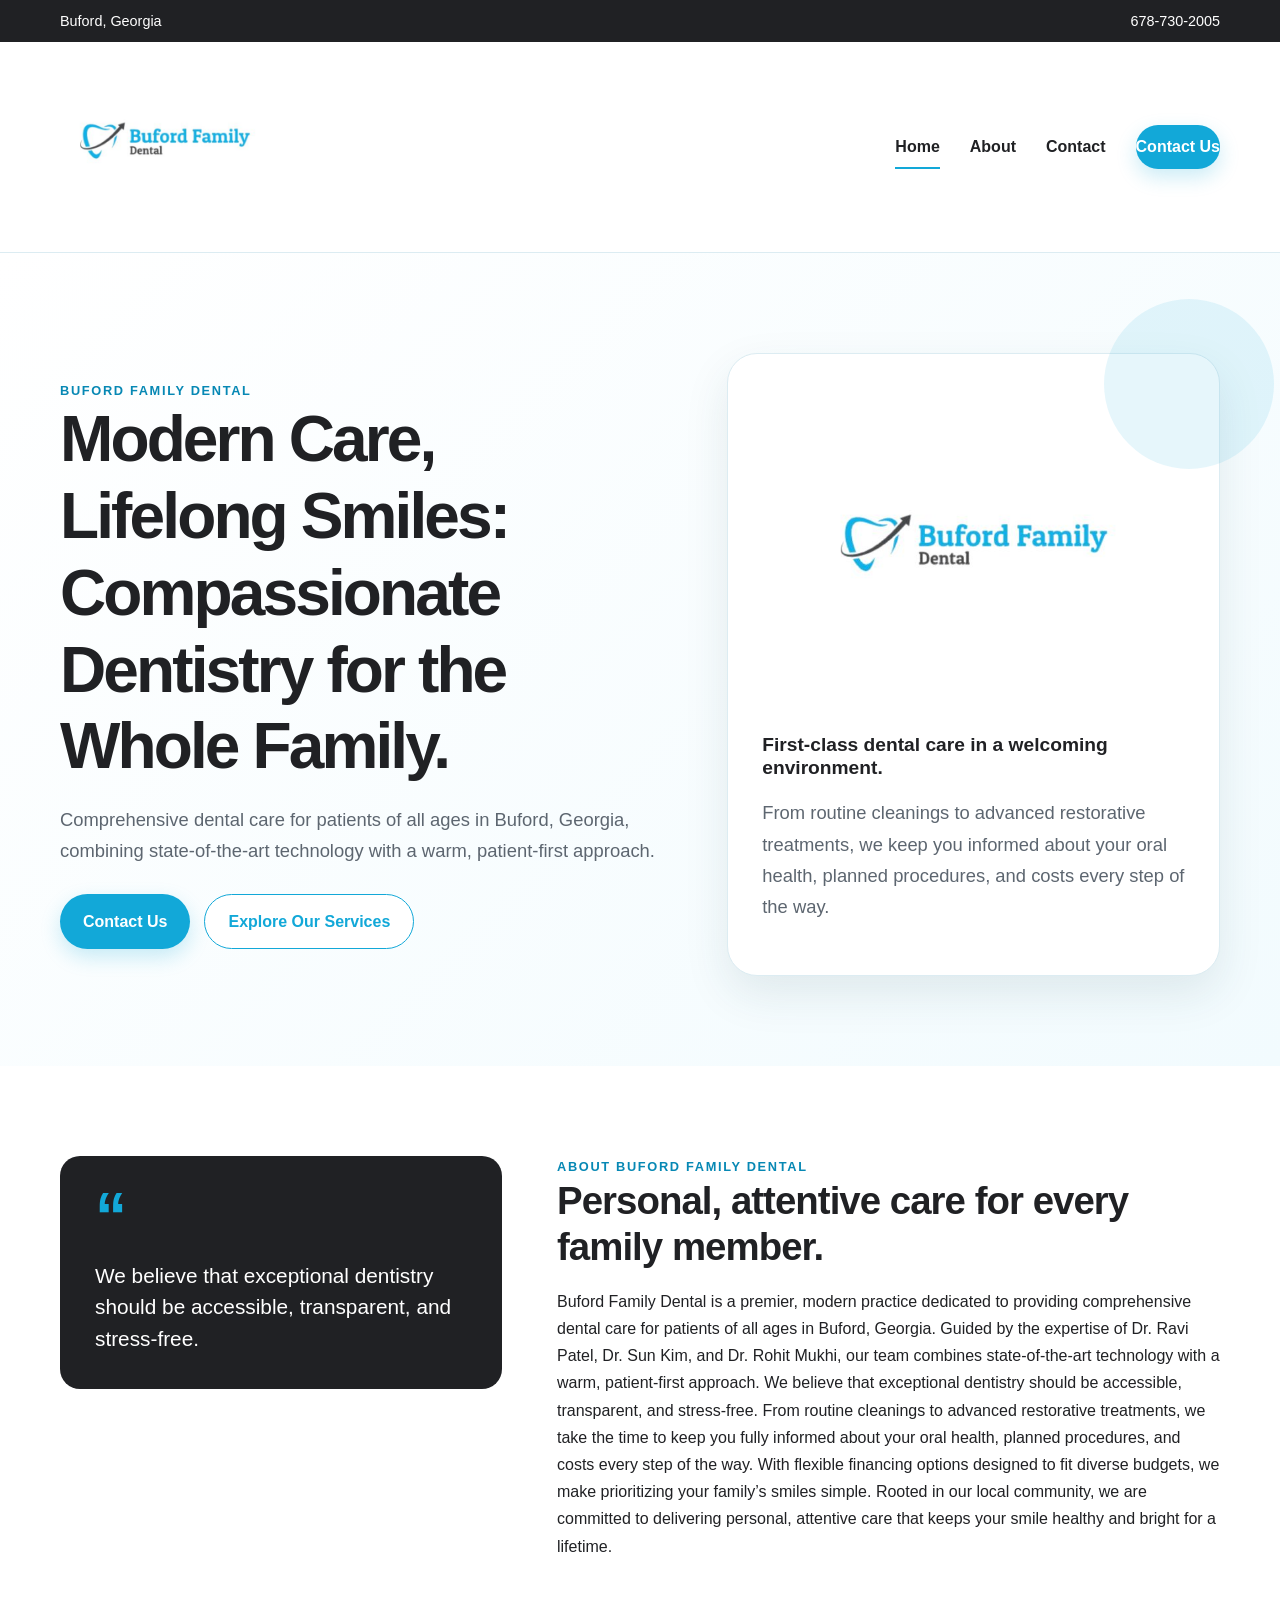
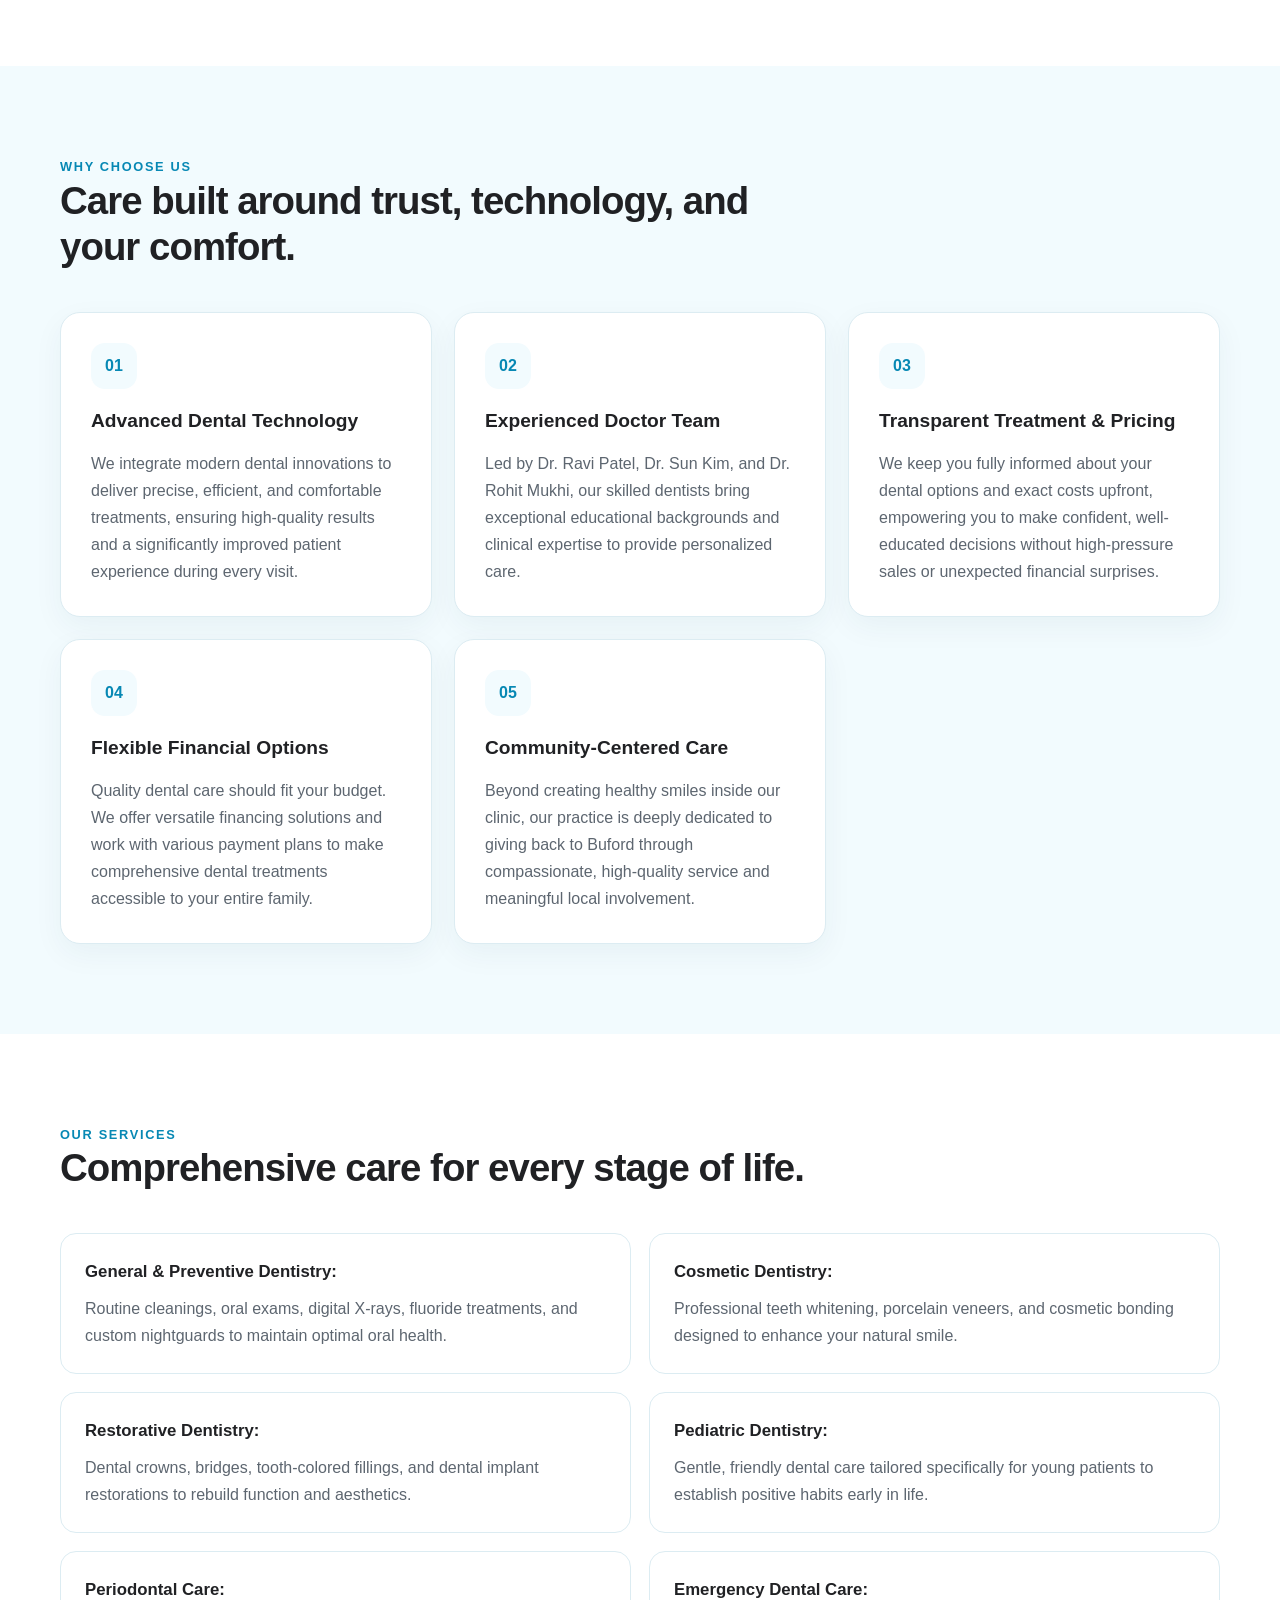
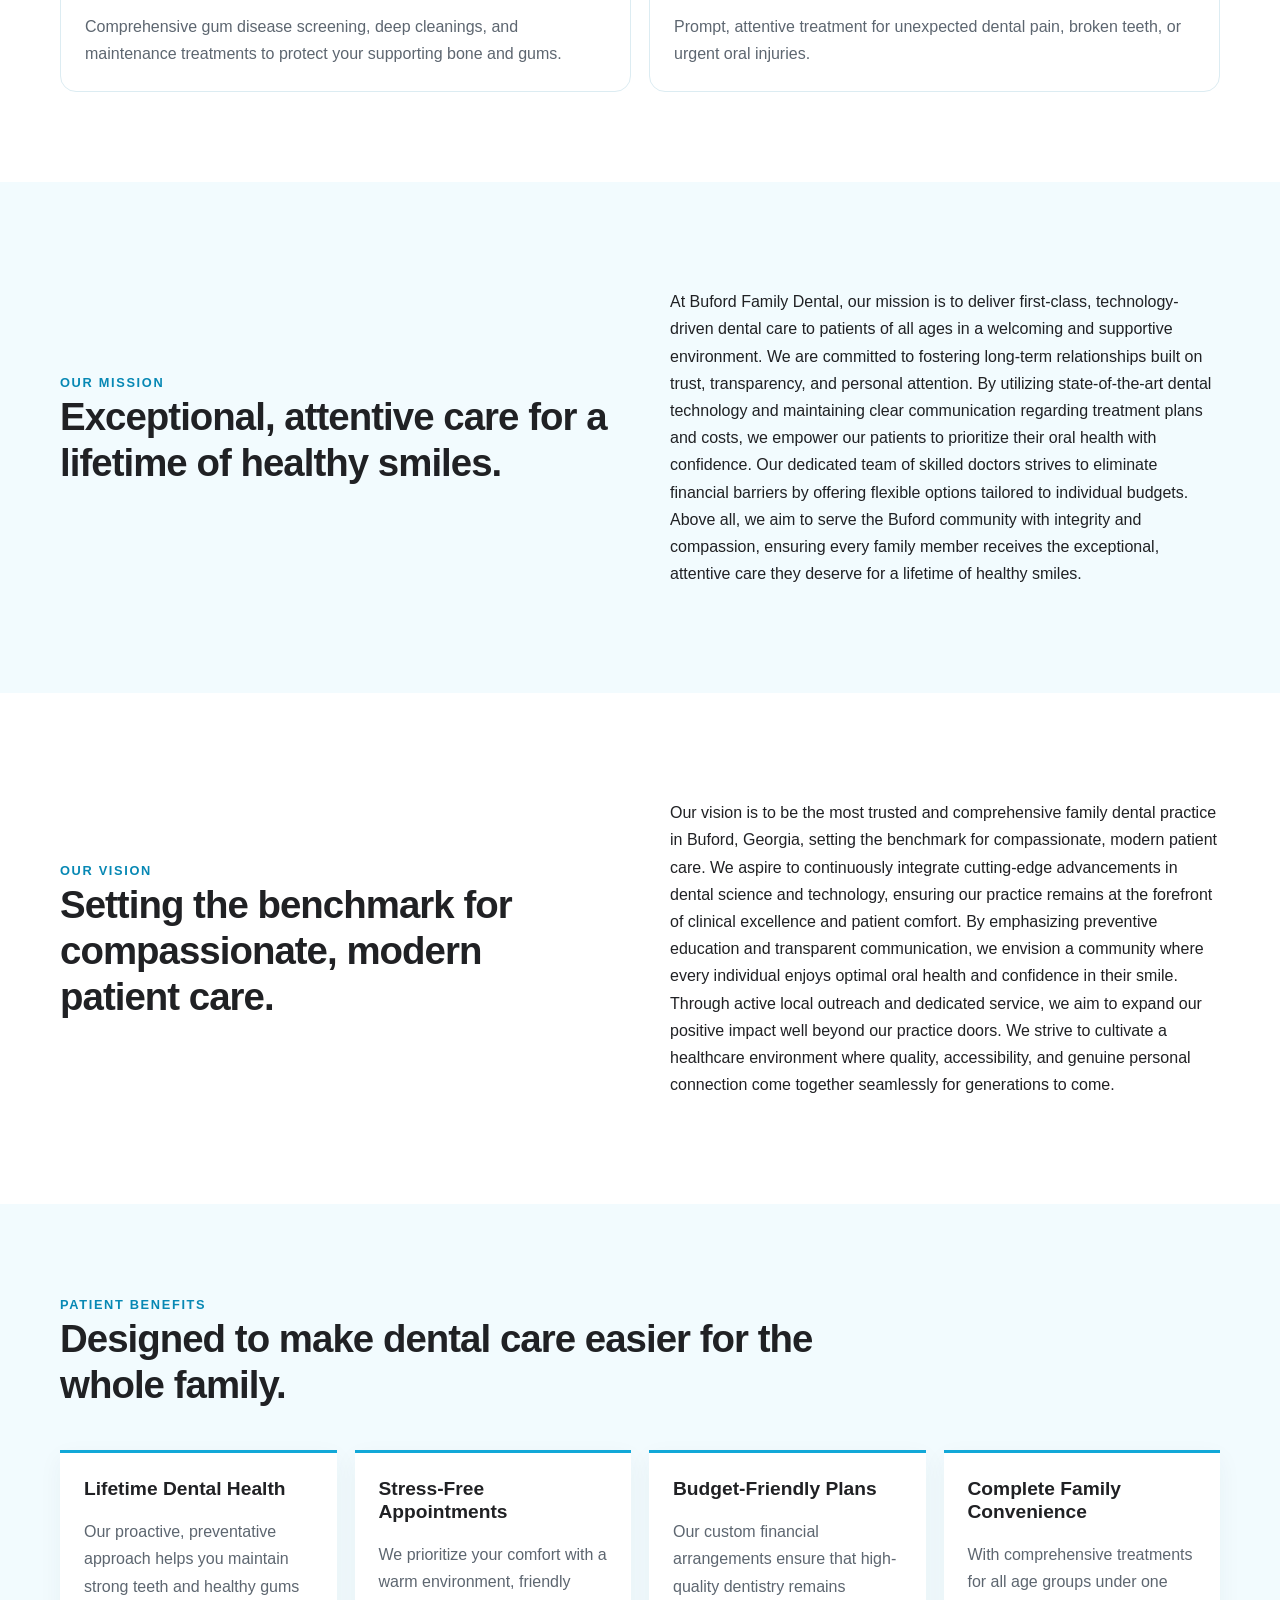
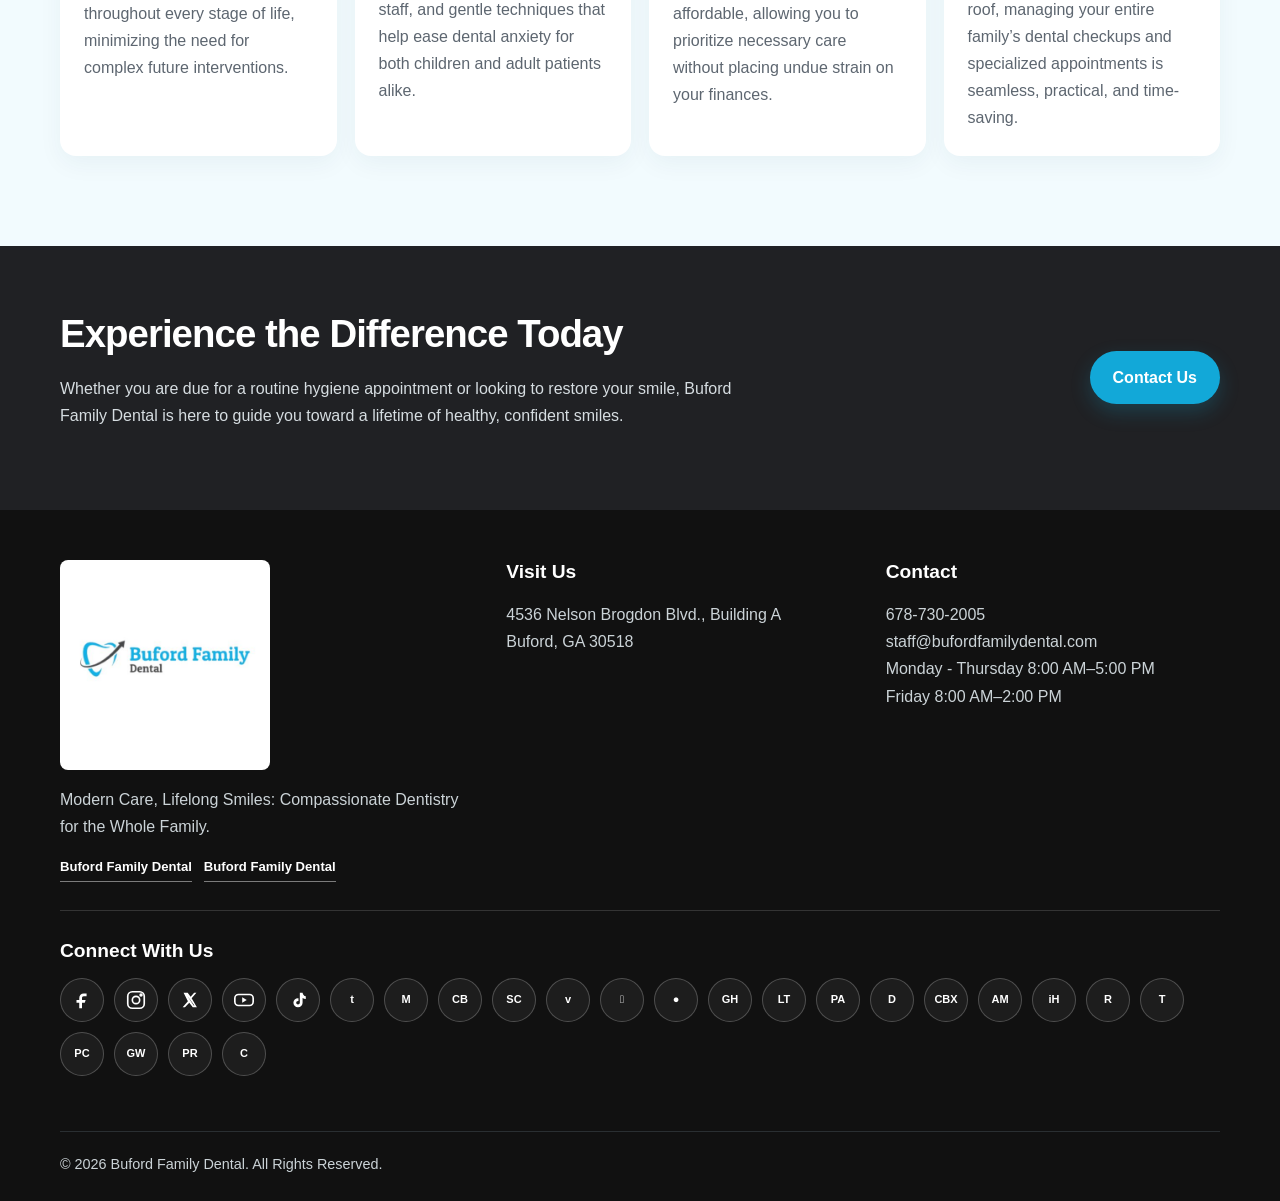
==== commit 44d09953: "Add files via upload" ====
--- a/index.html
+++ b/index.html
@@ -1,103 +1,82 @@
 <!doctype html>
 <html lang="en">
 <head>
-  <meta charset="utf-8">
-  <meta name="viewport" content="width=device-width,initial-scale=1">
-  <title>Buford Family Dental - Home</title>
-  <link rel="stylesheet" href="/styles.css">
+<meta charset="utf-8"><meta name="viewport" content="width=device-width,initial-scale=1">
+<title>Buford Family Dental | Modern Care, Lifelong Smiles</title>
+<meta name="description" content="Modern Care, Lifelong Smiles: Compassionate Dentistry for the Whole Family.">
+<link rel="stylesheet" href="styles.css">
 </head>
 <body>
-  <header class="site-header">
-    <div class="container header-inner">
-      <a href="/index.html" class="logo-link">
-        <img src="/Buford%20Family%20Dental.jpg" alt="Buford Family Dental" class="logo">
-      </a>
-      <nav class="main-nav">
-        <a href="/index.html">Home</a>
-        <a href="/about.html">About</a>
-        <a href="/contact.html">Contact</a>
-      </nav>
-    </div>
-  </header>
-
-  <main class="container">
-    <section class="hero">
-      <h2>Tagline</h2>
-      <p class="tagline"><strong>Modern Care, Lifelong Smiles: Compassionate Dentistry for the Whole Family.</strong></p>
-    </section>
-
-    <section>
-      <h2>About Buford Family Dental</h2>
-      <p>Buford Family Dental is a premier, modern practice dedicated to providing comprehensive dental care for patients of all ages in Buford, Georgia. Guided by the expertise of Dr. Ravi Patel, Dr. Sun Kim, and Dr. Rohit Mukhi, our team combines state-of-the-art technology with a warm, patient-first approach. We believe that exceptional dentistry should be accessible, transparent, and stress-free. From routine cleanings to advanced restorative treatments, we take the time to keep you fully informed about your oral health, planned procedures, and costs every step of the way. With flexible financing options designed to fit diverse budgets, we make prioritizing your family’s smiles simple. Rooted in our local community, we are committed to delivering personal, attentive care that keeps your smile healthy and bright for a lifetime. *(138 words)*</p>
-    </section>
-
-    <section>
-      <h2>Why Choose Us</h2>
-      <ul>
-        <li><strong>Advanced Dental Technology</strong>
-          <p>We integrate modern dental innovations to deliver precise, efficient, and comfortable treatments, ensuring high-quality results and a significantly improved patient experience during every visit.</p>
-        </li>
-        <li><strong>Experienced Doctor Team</strong>
-          <p>Led by Dr. Ravi Patel, Dr. Sun Kim, and Dr. Rohit Mukhi, our skilled dentists bring exceptional educational backgrounds and clinical expertise to provide personalized care.</p>
-        </li>
-        <li><strong>Transparent Treatment &amp; Pricing</strong>
-          <p>We keep you fully informed about your dental options and exact costs upfront, empowering you to make confident, well-educated decisions without high-pressure sales or unexpected financial surprises.</p>
-        </li>
-        <li><strong>Flexible Financial Options</strong>
-          <p>Quality dental care should fit your budget. We offer versatile financing solutions and work with various payment plans to make comprehensive dental treatments accessible to your entire family.</p>
-        </li>
-        <li><strong>Community-Centered Care</strong>
-          <p>Beyond creating healthy smiles inside our clinic, our practice is deeply dedicated to giving back to Buford through compassionate, high-quality service and meaningful local involvement.</p>
-        </li>
-      </ul>
-    </section>
-
-    <section>
-      <h2>Our Services</h2>
-      <ul>
-        <li><strong>General &amp; Preventive Dentistry:</strong> Routine cleanings, oral exams, digital X-rays, fluoride treatments, and custom nightguards to maintain optimal oral health.</li>
-        <li><strong>Cosmetic Dentistry:</strong> Professional teeth whitening, porcelain veneers, and cosmetic bonding designed to enhance your natural smile.</li>
-        <li><strong>Restorative Dentistry:</strong> Dental crowns, bridges, tooth-colored fillings, and dental implant restorations to rebuild function and aesthetics.</li>
-        <li><strong>Pediatric Dentistry:</strong> Gentle, friendly dental care tailored specifically for young patients to establish positive habits early in life.</li>
-        <li><strong>Periodontal Care:</strong> Comprehensive gum disease screening, deep cleanings, and maintenance treatments to protect your supporting bone and gums.</li>
-        <li><strong>Emergency Dental Care:</strong> Prompt, attentive treatment for unexpected dental pain, broken teeth, or urgent oral injuries.</li>
-      </ul>
-    </section>
-
-    <section>
-      <h2>Our Mission</h2>
-      <p>At Buford Family Dental, our mission is to deliver first-class, technology-driven dental care to patients of all ages in a welcoming and supportive environment. We are committed to fostering long-term relationships built on trust, transparency, and personal attention. By utilizing state-of-the-art dental technology and maintaining clear communication regarding treatment plans and costs, we empower our patients to prioritize their oral health with confidence. Our dedicated team of skilled doctors strives to eliminate financial barriers by offering flexible options tailored to individual budgets. Above all, we aim to serve the Buford community with integrity and compassion, ensuring every family member receives the exceptional, attentive care they deserve for a lifetime of healthy smiles. *(127 words)*</p>
-    </section>
-
-    <section>
-      <h2>Our Vision</h2>
-      <p>Our vision is to be the most trusted and comprehensive family dental practice in Buford, Georgia, setting the benchmark for compassionate, modern patient care. We aspire to continuously integrate cutting-edge advancements in dental science and technology, ensuring our practice remains at the forefront of clinical excellence and patient comfort. By emphasizing preventive education and transparent communication, we envision a community where every individual enjoys optimal oral health and confidence in their smile. Through active local outreach and dedicated service, we aim to expand our positive impact well beyond our practice doors. We strive to cultivate a healthcare environment where quality, accessibility, and genuine personal connection come together seamlessly for generations to come. *(125 words)*</p>
-    </section>
-
-    <section>
-      <h2>Patient Benefits</h2>
-      <ul>
-        <li><strong>Lifetime Dental Health</strong>
-          <p>Our proactive, preventative approach helps you maintain strong teeth and healthy gums throughout every stage of life, minimizing the need for complex future interventions.</p>
-        </li>
-        <li><strong>Stress-Free Appointments</strong>
-          <p>We prioritize your comfort with a warm environment, friendly staff, and gentle techniques that help ease dental anxiety for both children and adult patients alike.</p>
-        </li>
-        <li><strong>Budget-Friendly Plans</strong>
-          <p>Our custom financial arrangements ensure that high-quality dentistry remains affordable, allowing you to prioritize necessary care without placing undue strain on your finances.</p>
-        </li>
-        <li><strong>Complete Family Convenience</strong>
-          <p>With comprehensive treatments for all age groups under one roof, managing your entire family’s dental checkups and specialized appointments is seamless, practical, and time-saving.</p>
-        </li>
-      </ul>
-    </section>
-
-  </main>
-
-  <footer class="site-footer">
-    <div class="container">
-      <p>&copy; Buford Family Dental</p>
-    </div>
-  </footer>
-</body>
-</html>
+<div class="topbar"><div class="container topbar-inner"><span>Buford, Georgia</span><a href="tel:6787302005">678-730-2005</a></div></div>
+<header class="header"><div class="container nav"><a class="logo" href="index.html"><img src="assets/Buford Family Dental.jpg" alt="Buford Family Dental"></a><nav class="nav-links"><a class="active" href="index.html">Home</a><a href="about.html">About</a><a href="contact.html">Contact</a><a class="btn btn-primary" href="contact.html">Contact Us</a></nav></div></header>
+<main>
+<section class="hero"><div class="container hero-grid"><div><div class="eyebrow">Buford Family Dental</div><h1>Modern Care, Lifelong Smiles: Compassionate Dentistry for the Whole Family.</h1><p>Comprehensive dental care for patients of all ages in Buford, Georgia, combining state-of-the-art technology with a warm, patient-first approach.</p><div class="hero-actions"><a class="btn btn-primary" href="contact.html">Contact Us</a><a class="btn btn-outline" href="#services">Explore Our Services</a></div></div><div class="hero-card"><img class="logo-large" src="assets/Buford Family Dental.jpg" alt="Buford Family Dental logo"><h3>First-class dental care in a welcoming environment.</h3><p>From routine cleanings to advanced restorative treatments, we keep you informed about your oral health, planned procedures, and costs every step of the way.</p></div></div></section>
+<section class="section"><div class="container about-intro"><div class="quote-card"><div class="mark">“</div><p>We believe that exceptional dentistry should be accessible, transparent, and stress-free.</p></div><div><div class="eyebrow">About Buford Family Dental</div><h2>Personal, attentive care for every family member.</h2><p>Buford Family Dental is a premier, modern practice dedicated to providing comprehensive dental care for patients of all ages in Buford, Georgia. Guided by the expertise of Dr. Ravi Patel, Dr. Sun Kim, and Dr. Rohit Mukhi, our team combines state-of-the-art technology with a warm, patient-first approach. We believe that exceptional dentistry should be accessible, transparent, and stress-free. From routine cleanings to advanced restorative treatments, we take the time to keep you fully informed about your oral health, planned procedures, and costs every step of the way. With flexible financing options designed to fit diverse budgets, we make prioritizing your family’s smiles simple. Rooted in our local community, we are committed to delivering personal, attentive care that keeps your smile healthy and bright for a lifetime.</p></div></div></section>
+<section class="section section-soft"><div class="container"><div class="section-head"><div class="eyebrow">Why Choose Us</div><h2>Care built around trust, technology, and your comfort.</h2></div><div class="cards">
+<div class="card"><div class="card-icon">01</div><h3>Advanced Dental Technology</h3><p>We integrate modern dental innovations to deliver precise, efficient, and comfortable treatments, ensuring high-quality results and a significantly improved patient experience during every visit.</p></div>
+<div class="card"><div class="card-icon">02</div><h3>Experienced Doctor Team</h3><p>Led by Dr. Ravi Patel, Dr. Sun Kim, and Dr. Rohit Mukhi, our skilled dentists bring exceptional educational backgrounds and clinical expertise to provide personalized care.</p></div>
+<div class="card"><div class="card-icon">03</div><h3>Transparent Treatment &amp; Pricing</h3><p>We keep you fully informed about your dental options and exact costs upfront, empowering you to make confident, well-educated decisions without high-pressure sales or unexpected financial surprises.</p></div>
+<div class="card"><div class="card-icon">04</div><h3>Flexible Financial Options</h3><p>Quality dental care should fit your budget. We offer versatile financing solutions and work with various payment plans to make comprehensive dental treatments accessible to your entire family.</p></div>
+<div class="card"><div class="card-icon">05</div><h3>Community-Centered Care</h3><p>Beyond creating healthy smiles inside our clinic, our practice is deeply dedicated to giving back to Buford through compassionate, high-quality service and meaningful local involvement.</p></div>
+</div></div></section>
+<section class="section" id="services"><div class="container"><div class="section-head"><div class="eyebrow">Our Services</div><h2>Comprehensive care for every stage of life.</h2></div><div class="service-grid">
+<div class="service"><strong>General &amp; Preventive Dentistry:</strong><p>Routine cleanings, oral exams, digital X-rays, fluoride treatments, and custom nightguards to maintain optimal oral health.</p></div>
+<div class="service"><strong>Cosmetic Dentistry:</strong><p>Professional teeth whitening, porcelain veneers, and cosmetic bonding designed to enhance your natural smile.</p></div>
+<div class="service"><strong>Restorative Dentistry:</strong><p>Dental crowns, bridges, tooth-colored fillings, and dental implant restorations to rebuild function and aesthetics.</p></div>
+<div class="service"><strong>Pediatric Dentistry:</strong><p>Gentle, friendly dental care tailored specifically for young patients to establish positive habits early in life.</p></div>
+<div class="service"><strong>Periodontal Care:</strong><p>Comprehensive gum disease screening, deep cleanings, and maintenance treatments to protect your supporting bone and gums.</p></div>
+<div class="service"><strong>Emergency Dental Care:</strong><p>Prompt, attentive treatment for unexpected dental pain, broken teeth, or urgent oral injuries.</p></div>
+</div></div></section>
+<section class="section section-soft"><div class="container split"><div><div class="eyebrow">Our Mission</div><h2>Exceptional, attentive care for a lifetime of healthy smiles.</h2></div><div><p>At Buford Family Dental, our mission is to deliver first-class, technology-driven dental care to patients of all ages in a welcoming and supportive environment. We are committed to fostering long-term relationships built on trust, transparency, and personal attention. By utilizing state-of-the-art dental technology and maintaining clear communication regarding treatment plans and costs, we empower our patients to prioritize their oral health with confidence. Our dedicated team of skilled doctors strives to eliminate financial barriers by offering flexible options tailored to individual budgets. Above all, we aim to serve the Buford community with integrity and compassion, ensuring every family member receives the exceptional, attentive care they deserve for a lifetime of healthy smiles.</p></div></div></section>
+<section class="section"><div class="container split"><div><div class="eyebrow">Our Vision</div><h2>Setting the benchmark for compassionate, modern patient care.</h2></div><div><p>Our vision is to be the most trusted and comprehensive family dental practice in Buford, Georgia, setting the benchmark for compassionate, modern patient care. We aspire to continuously integrate cutting-edge advancements in dental science and technology, ensuring our practice remains at the forefront of clinical excellence and patient comfort. By emphasizing preventive education and transparent communication, we envision a community where every individual enjoys optimal oral health and confidence in their smile. Through active local outreach and dedicated service, we aim to expand our positive impact well beyond our practice doors. We strive to cultivate a healthcare environment where quality, accessibility, and genuine personal connection come together seamlessly for generations to come.</p></div></div></section>
+<section class="section section-soft"><div class="container"><div class="section-head"><div class="eyebrow">Patient Benefits</div><h2>Designed to make dental care easier for the whole family.</h2></div><div class="benefit-grid">
+<div class="benefit"><h3>Lifetime Dental Health</h3><p>Our proactive, preventative approach helps you maintain strong teeth and healthy gums throughout every stage of life, minimizing the need for complex future interventions.</p></div>
+<div class="benefit"><h3>Stress-Free Appointments</h3><p>We prioritize your comfort with a warm environment, friendly staff, and gentle techniques that help ease dental anxiety for both children and adult patients alike.</p></div>
+<div class="benefit"><h3>Budget-Friendly Plans</h3><p>Our custom financial arrangements ensure that high-quality dentistry remains affordable, allowing you to prioritize necessary care without placing undue strain on your finances.</p></div>
+<div class="benefit"><h3>Complete Family Convenience</h3><p>With comprehensive treatments for all age groups under one roof, managing your entire family’s dental checkups and specialized appointments is seamless, practical, and time-saving.</p></div>
+</div></div></section>
+<section class="cta"><div class="container cta-row"><div><h2>Experience the Difference Today</h2><p>Whether you are due for a routine hygiene appointment or looking to restore your smile, Buford Family Dental is here to guide you toward a lifetime of healthy, confident smiles.</p></div><a class="btn btn-primary" href="contact.html">Contact Us</a></div></section>
+</main>
+<footer class="footer">
+<div class="container footer-grid">
+  <div class="footer-brand">
+    <a href="https://github.com/bufordfamilydental" target="_blank" rel="noopener" aria-label="Buford Family Dental on GitHub"><img src="assets/Buford Family Dental.jpg" alt="Buford Family Dental" class="footer-logo"></a>
+    <p>Modern Care, Lifelong Smiles: Compassionate Dentistry for the Whole Family.</p>
+    <div class="brand-links"><a href="https://github.com/bufordfamilydental" target="_blank" rel="noopener">Buford Family Dental</a><a href="https://linktr.ee/bufordfamilydental" target="_blank" rel="noopener">Buford Family Dental</a></div>
+  </div>
+  <div><h3>Visit Us</h3><p>4536 Nelson Brogdon Blvd., Building A<br>Buford, GA 30518</p></div>
+  <div><h3>Contact</h3><p><a href="tel:6787302005">678-730-2005</a><br><a href="mailto:staff@bufordfamilydental.com">staff@bufordfamilydental.com</a><br>Monday - Thursday 8:00 AM–5:00 PM<br>Friday 8:00 AM–2:00 PM</p></div>
+</div>
+<div class="container social-area">
+  <h3>Connect With Us</h3>
+  <div class="social-links">
+    <a href="https://www.facebook.com/BufordFamilyDental" target="_blank" rel="noopener" aria-label="Facebook" title="Facebook"><svg width="22" height="22" viewBox="0 0 24 24" aria-hidden="true"><path d="M14 8h3V5h-3c-3 0-5 2-5 5v2H6v3h3v6h3v-6h3l1-3h-4v-2c0-1 .4-2 2-2Z"/></svg></a>
+    <a href="https://www.instagram.com/bufordfamilydental/" target="_blank" rel="noopener" aria-label="Instagram" title="Instagram"><svg width="22" height="22" viewBox="0 0 24 24" aria-hidden="true"><rect x="3" y="3" width="18" height="18" rx="5"/><circle cx="12" cy="12" r="4"/><circle cx="17.5" cy="6.5" r="1"/></svg></a>
+    <a href="https://x.com/bufordfamilydds" target="_blank" rel="noopener" aria-label="X" title="X"><svg width="22" height="22" viewBox="0 0 24 24" aria-hidden="true"><path d="M5 4h4.5l3.2 4.5L16.5 4H19l-5.2 6.1L19.5 20H15l-3.8-5.1L6.5 20H4l5.7-6.7L5 4Zm3.1 2 7.9 12h.8L8 6h.1Z"/></svg></a>
+    <a href="https://www.youtube.com/@bufordfamilydental867" target="_blank" rel="noopener" aria-label="YouTube" title="YouTube"><svg width="22" height="22" viewBox="0 0 24 24" aria-hidden="true"><rect x="2" y="6" width="20" height="12" rx="4"/><path d="m10 9 5 3-5 3V9Z"/></svg></a>
+    <a href="https://www.tiktok.com/@buford.family.dental?_t=8iYwfQRMQAj&_r=1" target="_blank" rel="noopener" aria-label="TikTok" title="TikTok"><svg width="22" height="22" viewBox="0 0 24 24" aria-hidden="true"><path d="M14 4h3c.3 2 1.5 3.5 3.5 4v3c-1.3-.1-2.5-.5-3.5-1.2V15a5 5 0 1 1-5-5h.5v3H12a2 2 0 1 0 2 2V4Z"/></svg></a>
+    <a href="https://bufordfamilydental.tumblr.com/" target="_blank" rel="noopener" aria-label="Tumblr" title="Tumblr"><span>t</span></a>
+    <a href="https://medium.com/@buforddental11/about" target="_blank" rel="noopener" aria-label="Medium" title="Medium"><span>M</span></a>
+    <a href="https://www.crunchbase.com/organization/buford-family-dental-3fd0" target="_blank" rel="noopener" aria-label="Crunchbase" title="Crunchbase"><span>CB</span></a>
+    <a href="https://soundcloud.com/buford-family-dental" target="_blank" rel="noopener" aria-label="SoundCloud" title="SoundCloud"><span>SC</span></a>
+    <a href="https://vimeo.com/bufordfamilydental" target="_blank" rel="noopener" aria-label="Vimeo" title="Vimeo"><span>v</span></a>
+    <a href="https://podcasts.apple.com/us/podcast/id6796628203" target="_blank" rel="noopener" aria-label="Apple Podcasts" title="Apple Podcasts"><span></span></a>
+    <a href="https://open.spotify.com/show/033YVxmJT6SShnfQ3O5tA9" target="_blank" rel="noopener" aria-label="Spotify" title="Spotify"><span>●</span></a>
+    <a href="https://github.com/bufordfamilydental" target="_blank" rel="noopener" aria-label="GitHub" title="GitHub"><span>GH</span></a>
+    <a href="https://linktr.ee/bufordfamilydental" target="_blank" rel="noopener" aria-label="Linktree" title="Linktree"><span>LT</span></a>
+    <a href="https://podcastaddict.com/podcast/buford-family-dental/7123782" target="_blank" rel="noopener" aria-label="Podcast Addict" title="Podcast Addict"><span>PA</span></a>
+    <a href="https://www.deezer.com/show/1003446042" target="_blank" rel="noopener" aria-label="Deezer" title="Deezer"><span>D</span></a>
+    <a href="https://castbox.fm/channel/id7341001" target="_blank" rel="noopener" aria-label="Castbox" title="Castbox"><span>CBX</span></a>
+    <a href="https://music.amazon.com/podcasts/ca9a9056-f583-49a9-871e-95a86dad98af" target="_blank" rel="noopener" aria-label="Amazon Music" title="Amazon Music"><span>AM</span></a>
+    <a href="https://iheart.com/podcast/339982386" target="_blank" rel="noopener" aria-label="iHeart" title="iHeart"><span>iH</span></a>
+    <a href="https://rephonic.com/podcasts/buford-family-dental" target="_blank" rel="noopener" aria-label="Rephonic" title="Rephonic"><span>R</span></a>
+    <a href="https://tunein.com/radio/p4786897/" target="_blank" rel="noopener" aria-label="TuneIn" title="TuneIn"><span>T</span></a>
+    <a href="https://pocketcasts.com/podcast/buford-family-dental/5ace9ea0-73df-013f-aeb1-0e76ff9c8f21" target="_blank" rel="noopener" aria-label="Pocket Casts" title="Pocket Casts"><span>PC</span></a>
+    <a href="https://www.gweb.com/author/bufordfamilydental/" target="_blank" rel="noopener" aria-label="GWeb" title="GWeb"><span>GW</span></a>
+    <a href="https://www.prlog.org/13162543-buford-family-dental-focuses-on-patient-education-ahead-of-implant-procedures.html" target="_blank" rel="noopener" aria-label="PRLog" title="PRLog"><span>PR</span></a>
+    <a href="https://carrd.com/" target="_blank" rel="noopener" aria-label="Carrd" title="Carrd"><span>C</span></a>
+  </div>
+</div>
+<div class="container footer-bottom">© 2026 Buford Family Dental. All Rights Reserved.</div>
+</footer>
+</body></html>
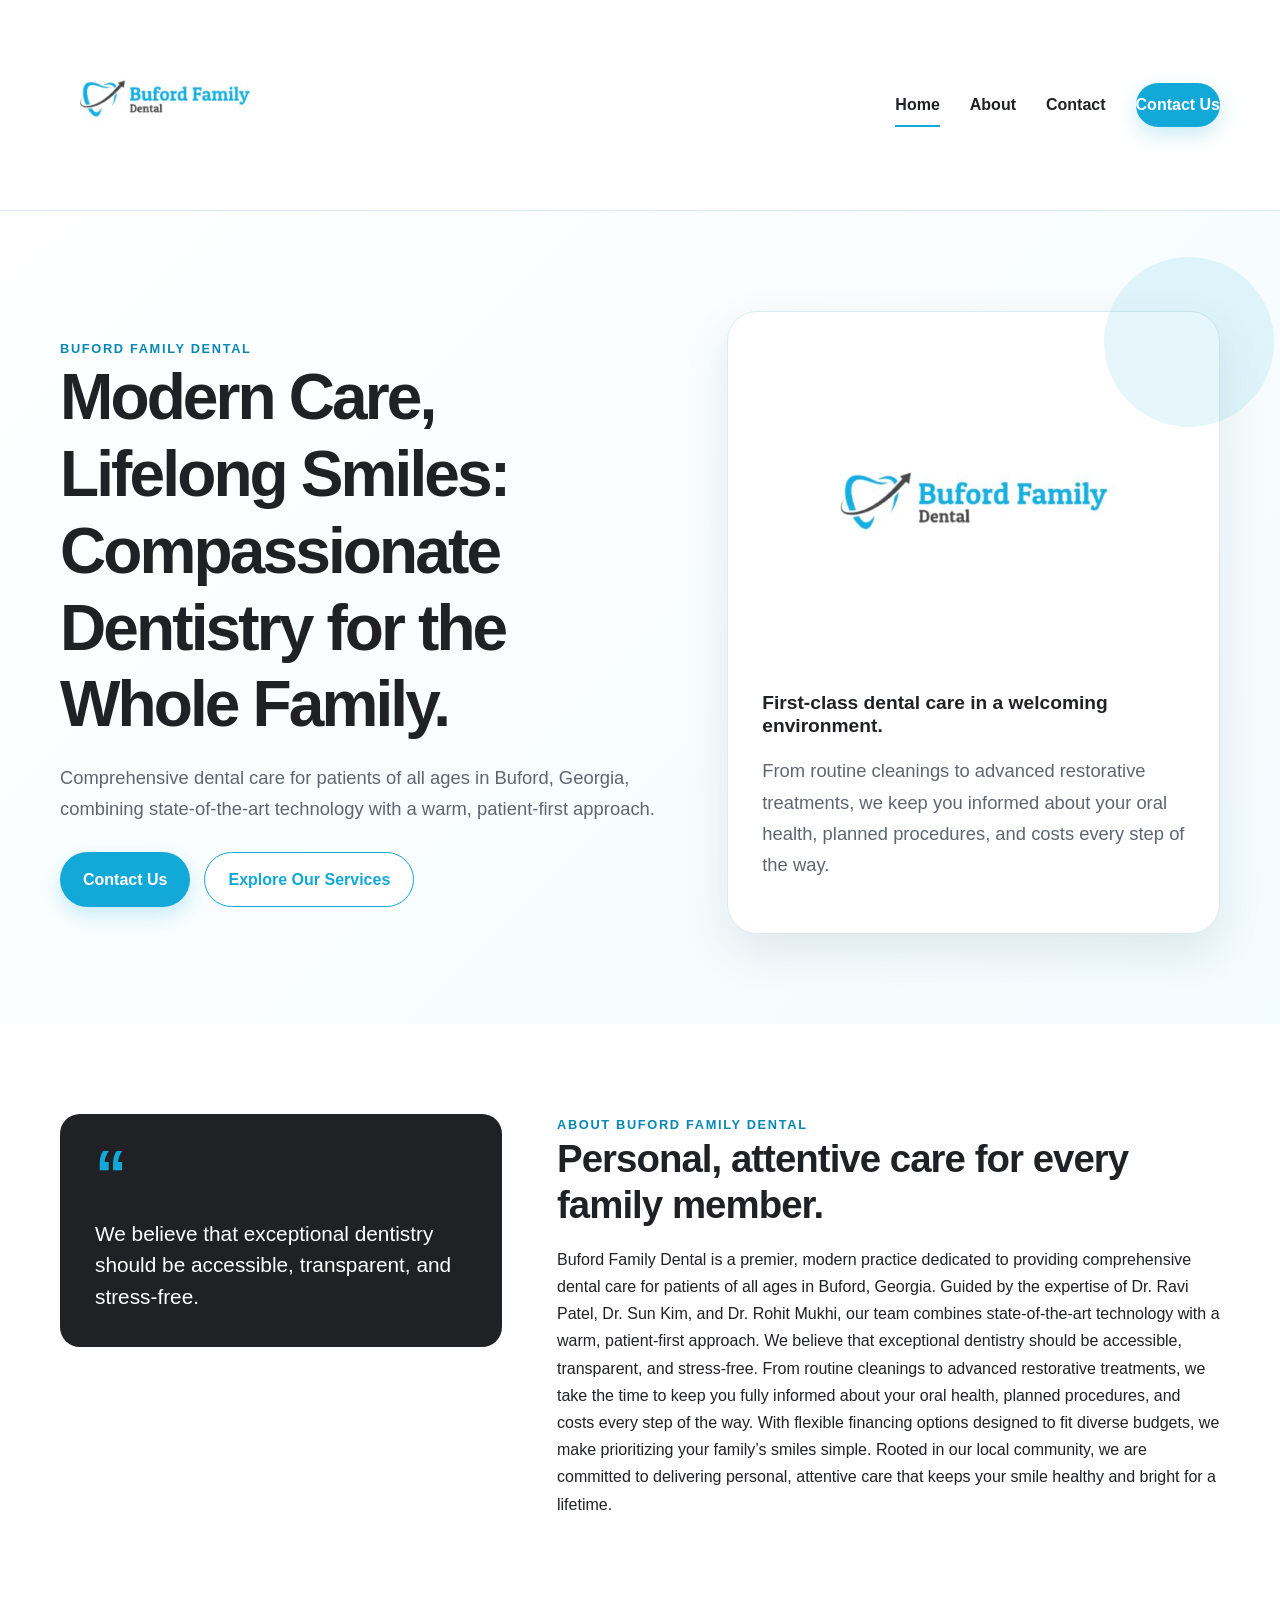
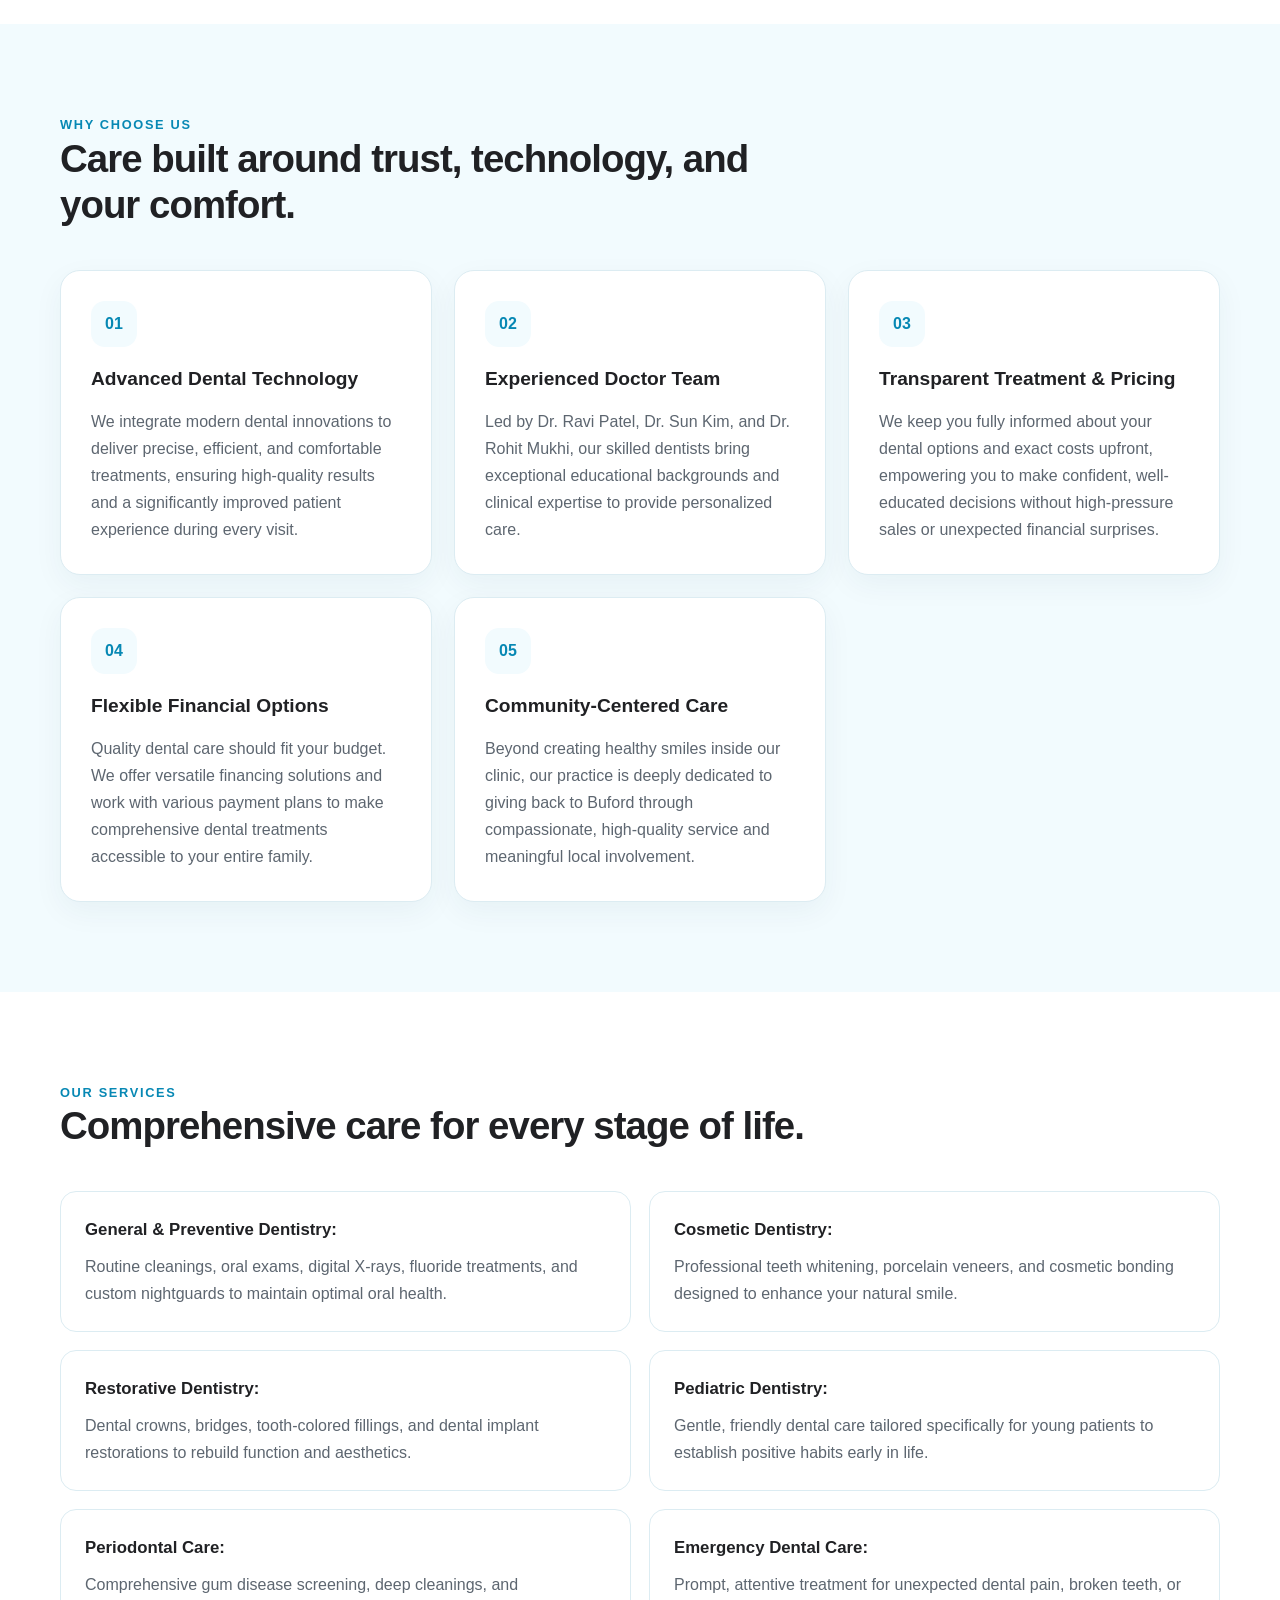
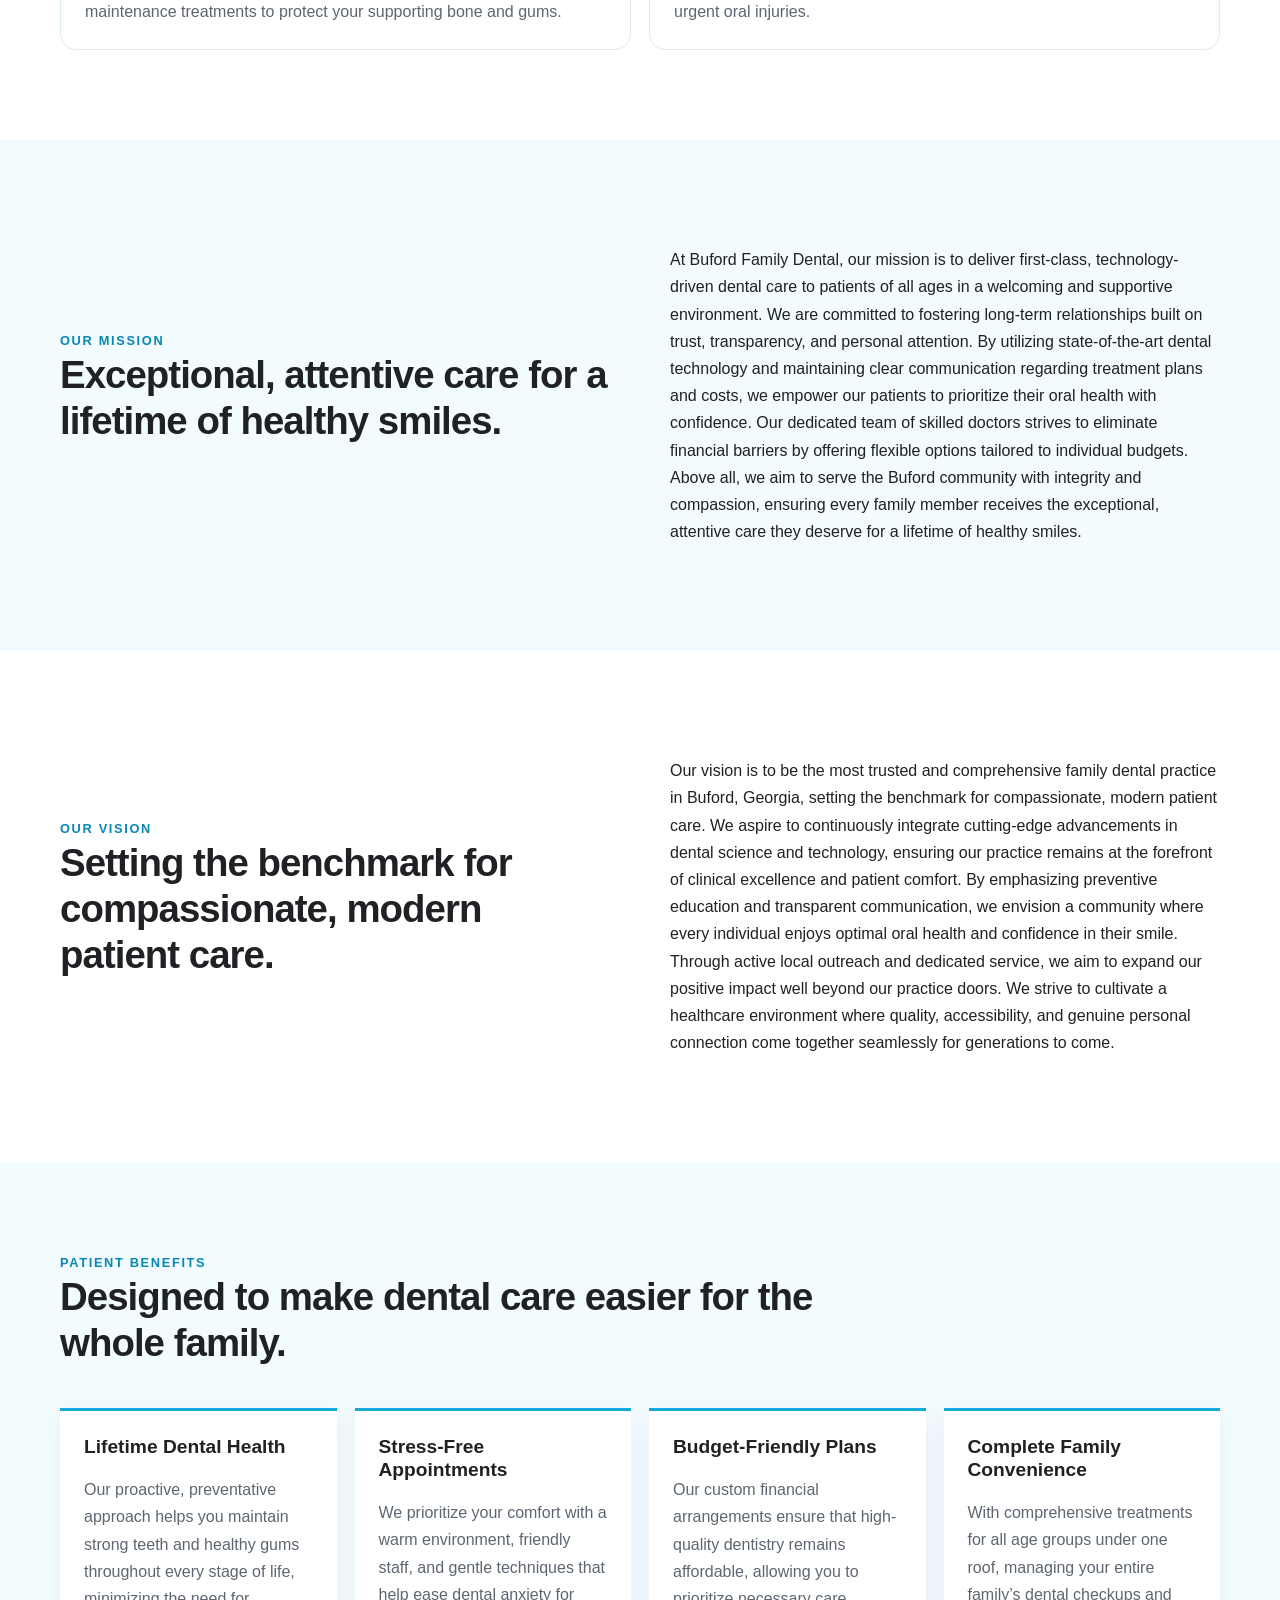
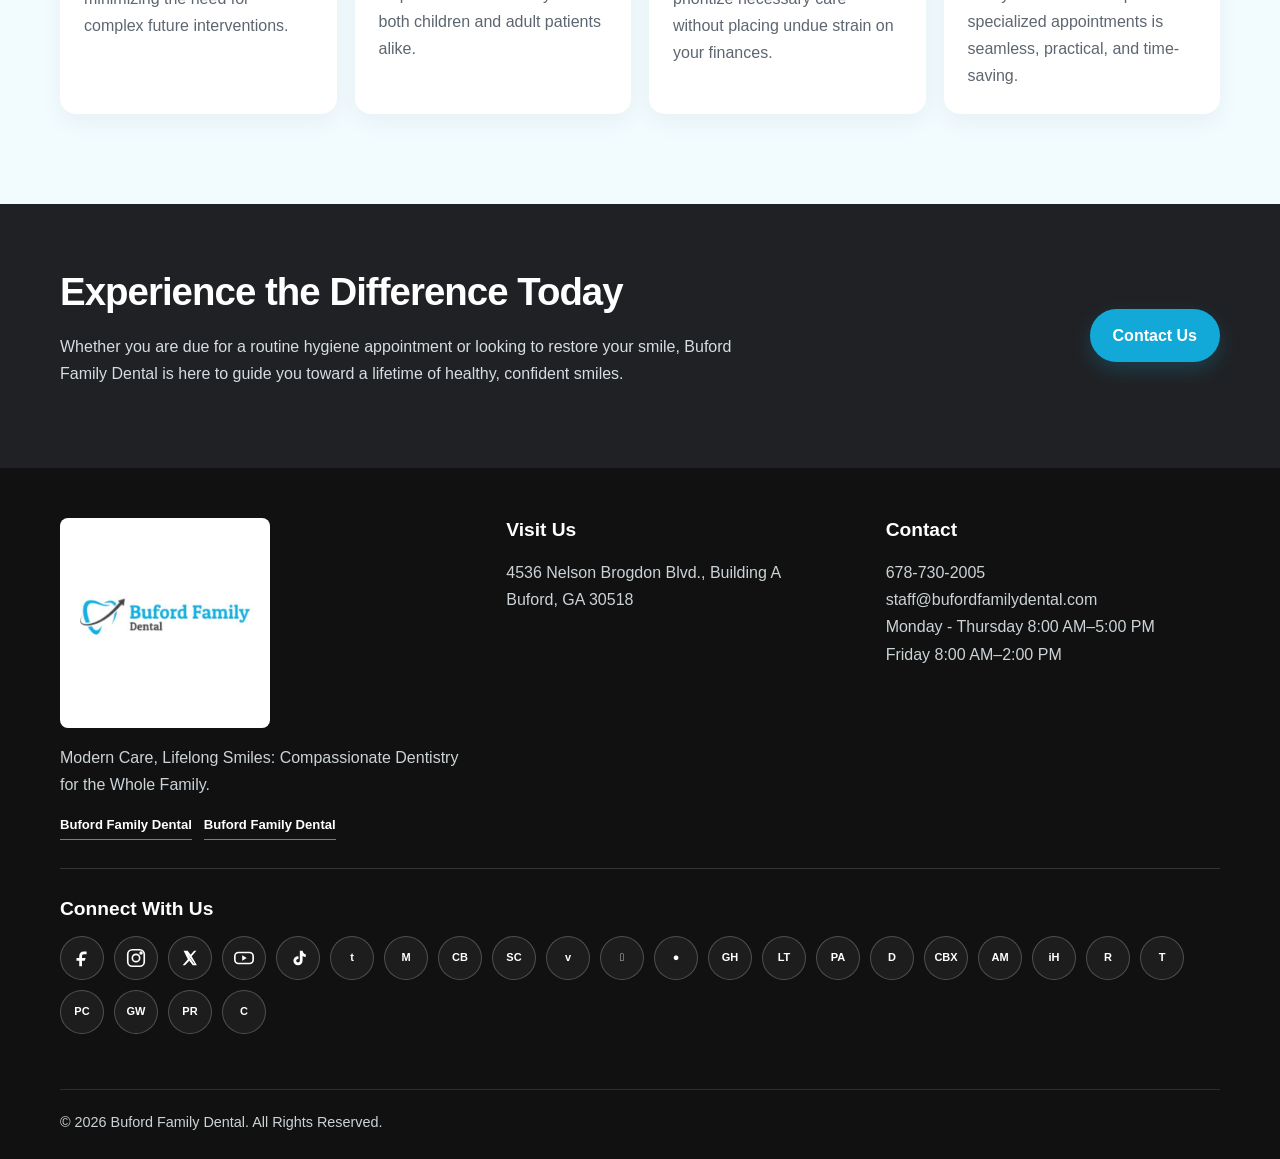
==== commit da76eab1: "Update index.html" ====
--- a/index.html
+++ b/index.html
@@ -7,7 +7,6 @@
 <link rel="stylesheet" href="styles.css">
 </head>
 <body>
-<div class="topbar"><div class="container topbar-inner"><span>Buford, Georgia</span><a href="tel:6787302005">678-730-2005</a></div></div>
 <header class="header"><div class="container nav"><a class="logo" href="index.html"><img src="assets/Buford Family Dental.jpg" alt="Buford Family Dental"></a><nav class="nav-links"><a class="active" href="index.html">Home</a><a href="about.html">About</a><a href="contact.html">Contact</a><a class="btn btn-primary" href="contact.html">Contact Us</a></nav></div></header>
 <main>
 <section class="hero"><div class="container hero-grid"><div><div class="eyebrow">Buford Family Dental</div><h1>Modern Care, Lifelong Smiles: Compassionate Dentistry for the Whole Family.</h1><p>Comprehensive dental care for patients of all ages in Buford, Georgia, combining state-of-the-art technology with a warm, patient-first approach.</p><div class="hero-actions"><a class="btn btn-primary" href="contact.html">Contact Us</a><a class="btn btn-outline" href="#services">Explore Our Services</a></div></div><div class="hero-card"><img class="logo-large" src="assets/Buford Family Dental.jpg" alt="Buford Family Dental logo"><h3>First-class dental care in a welcoming environment.</h3><p>From routine cleanings to advanced restorative treatments, we keep you informed about your oral health, planned procedures, and costs every step of the way.</p></div></div></section>
